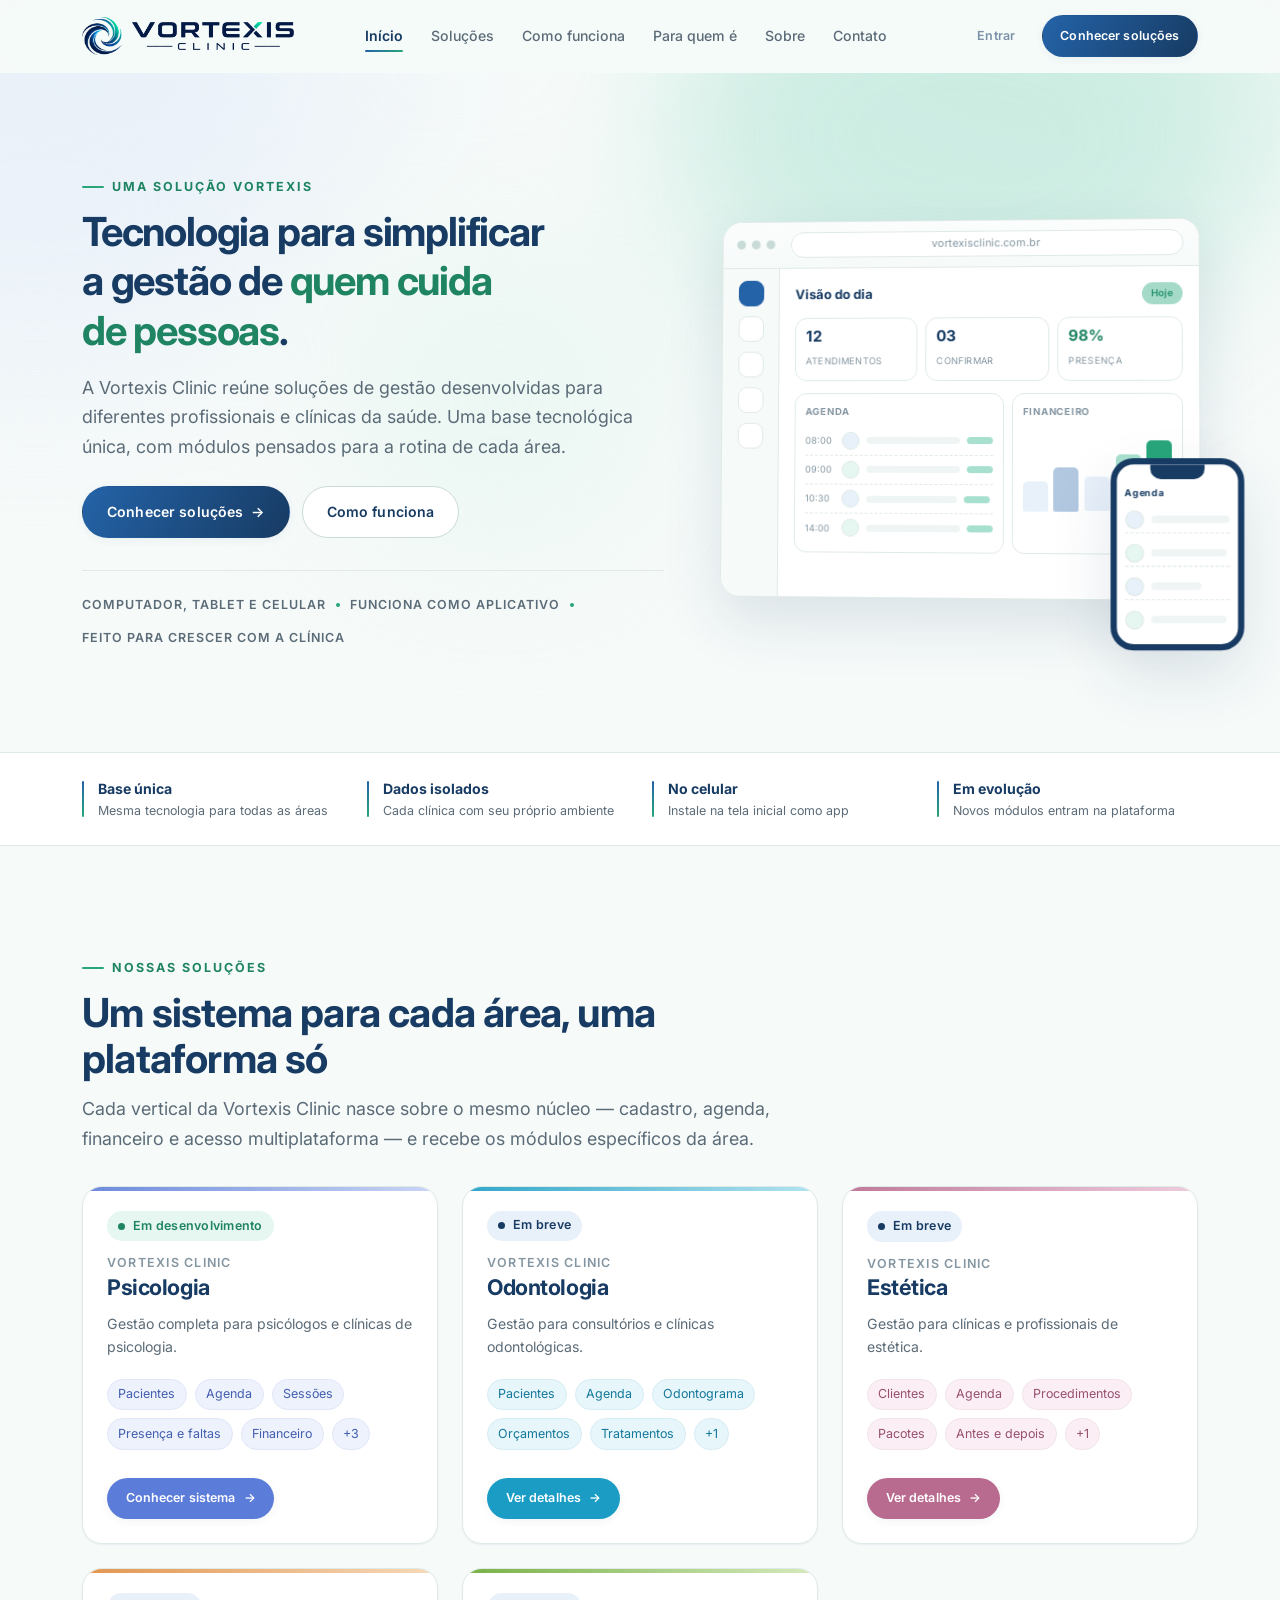
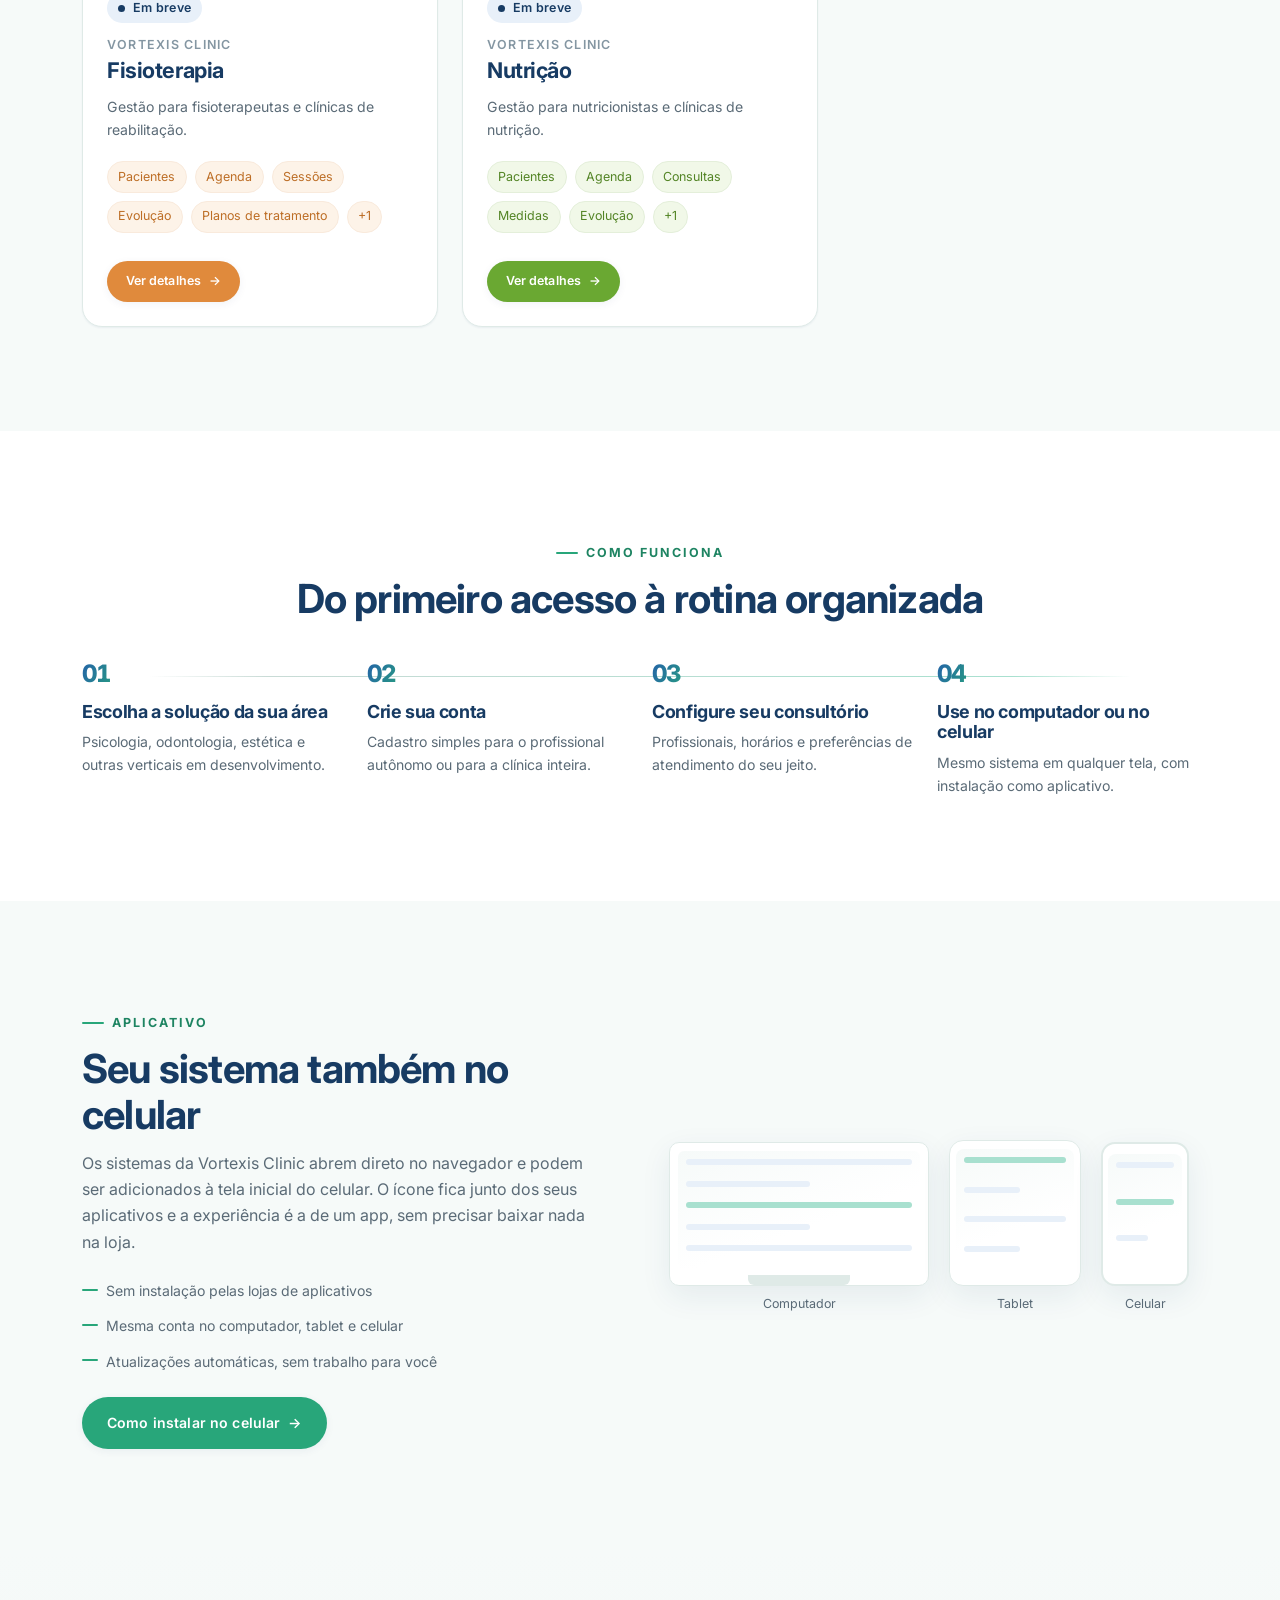
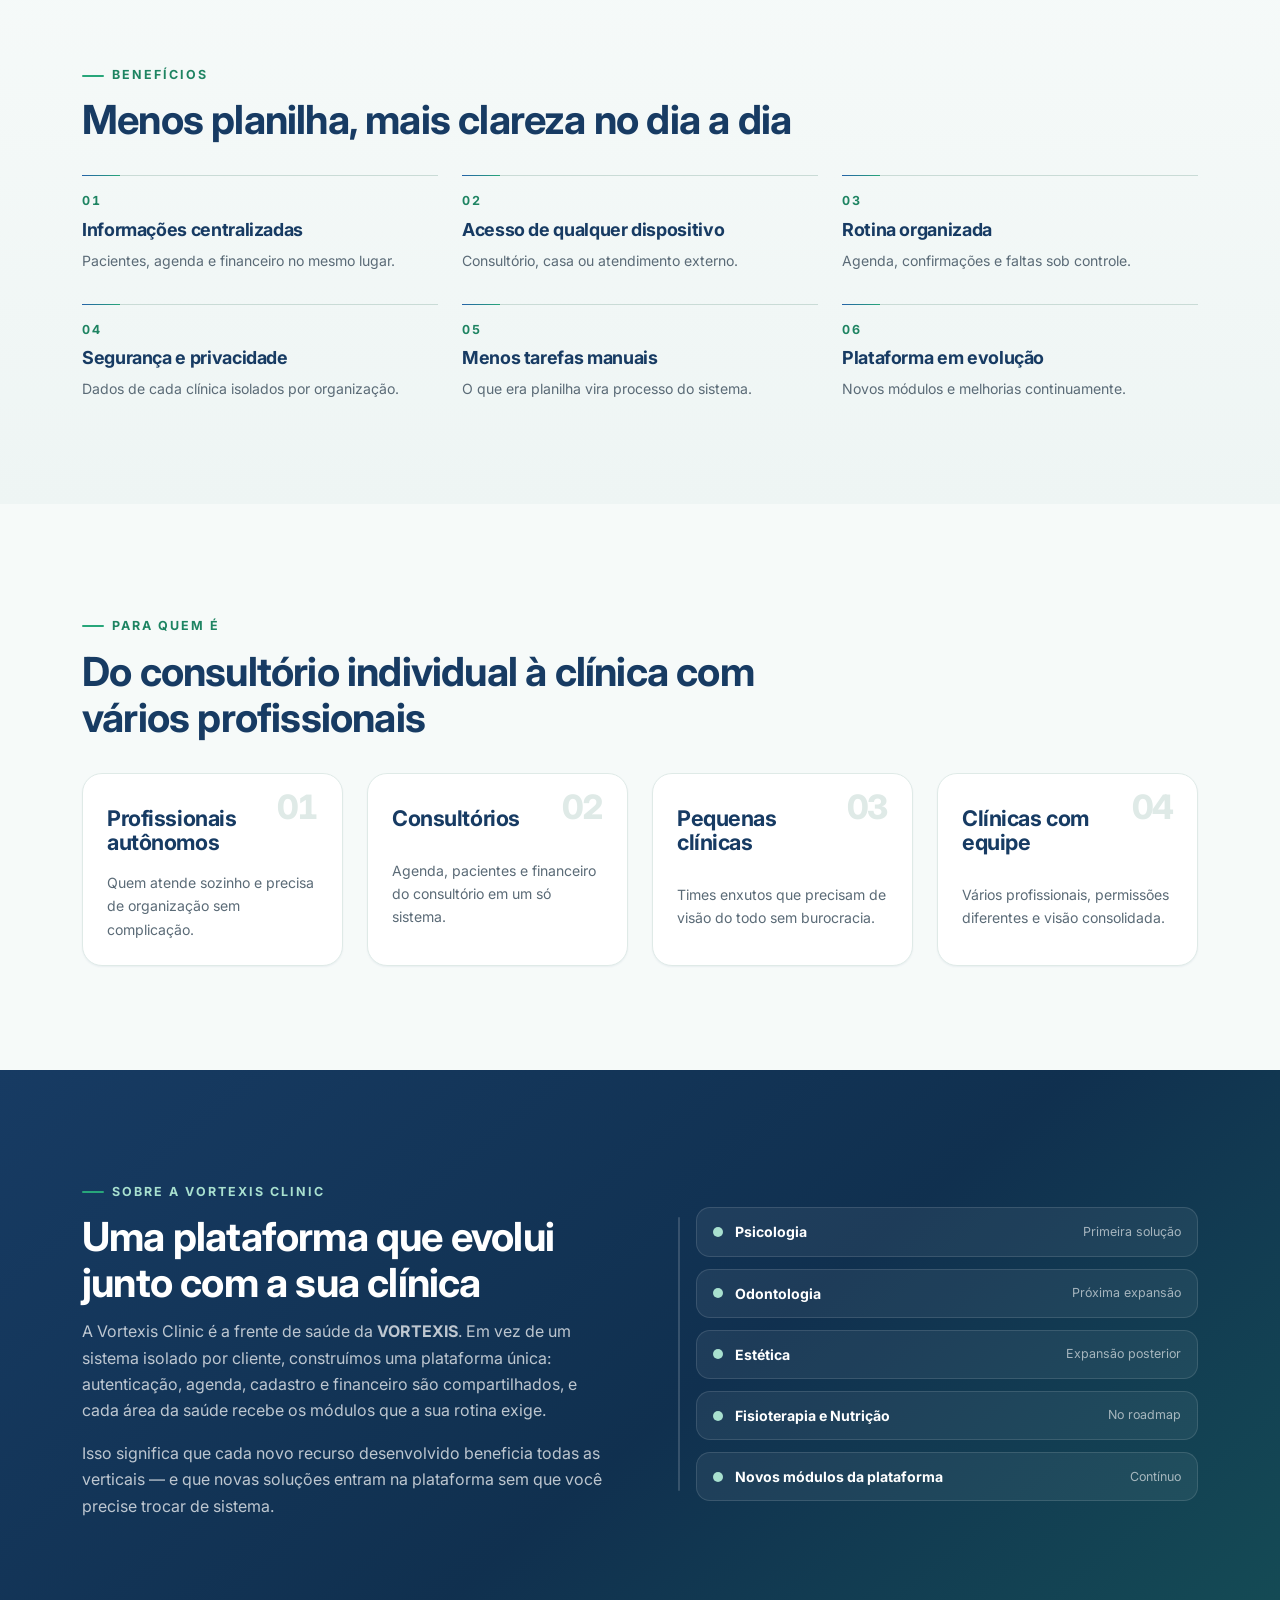
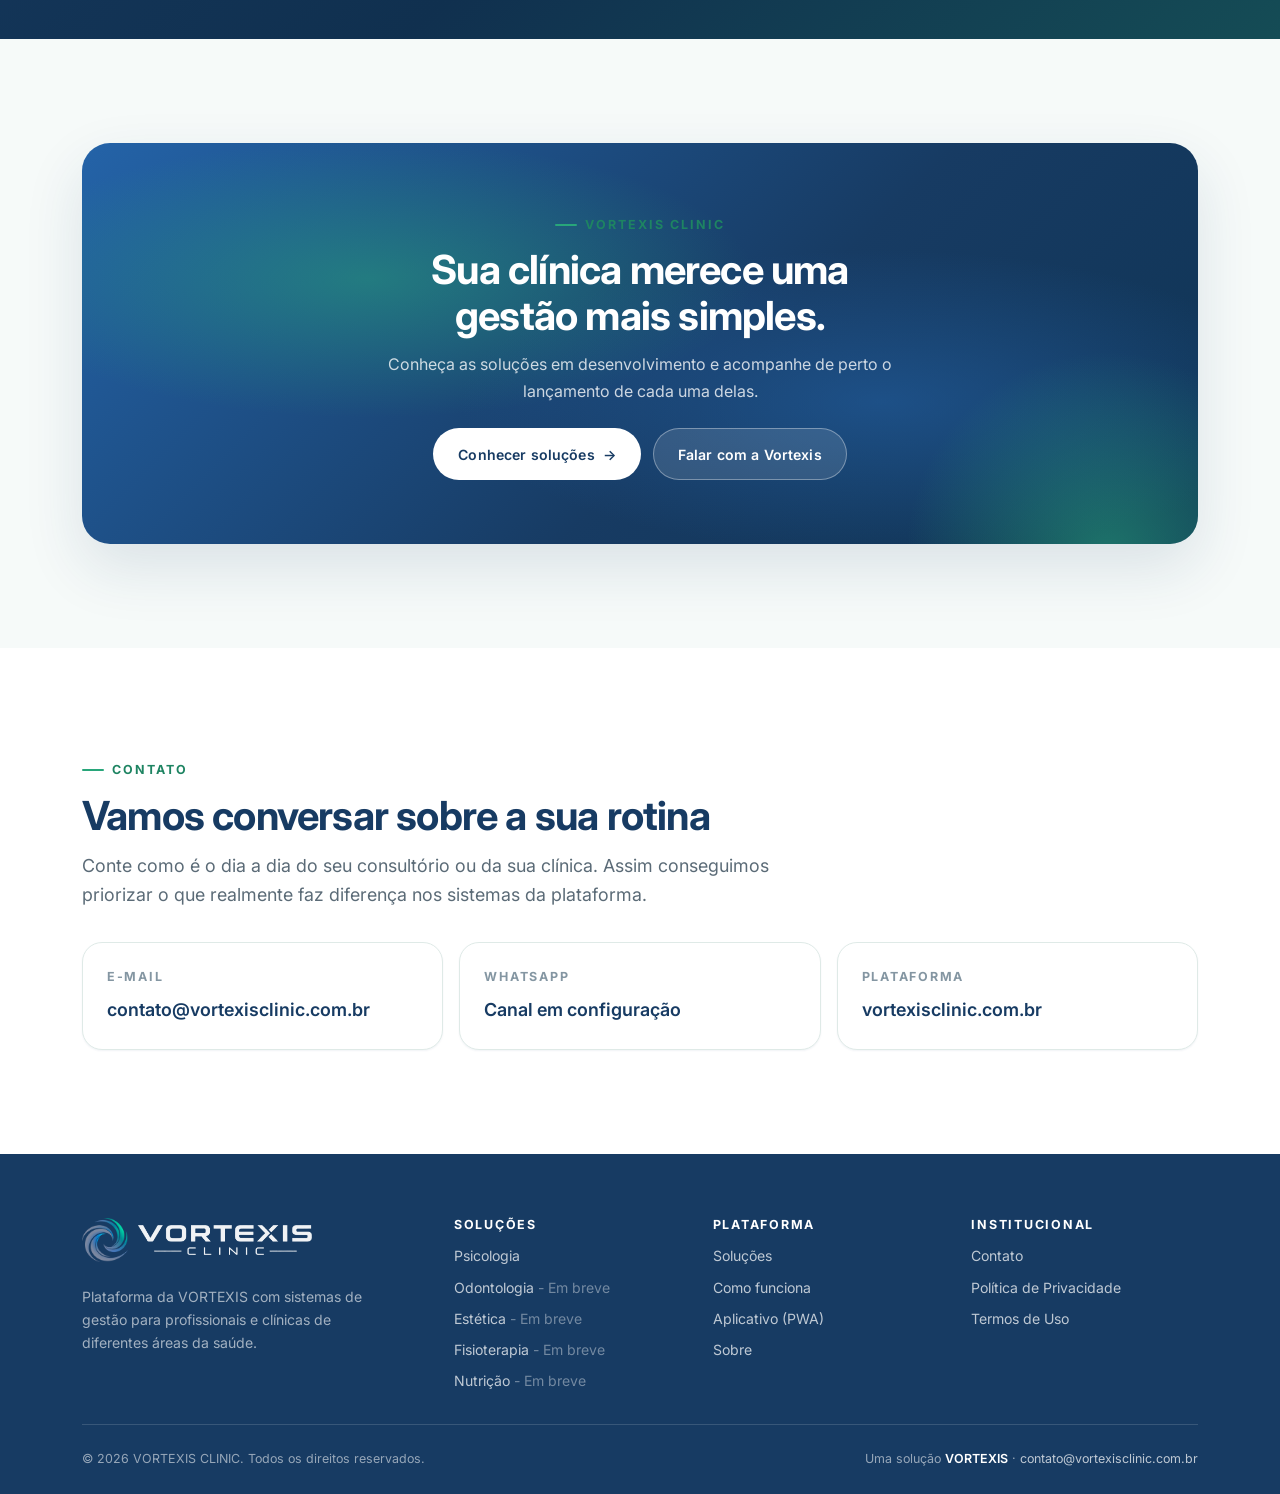
==== Sitevortexisclinic/index.html @ c37ad570 "Initial Vortexis Clinic source" ====
<!DOCTYPE html>
<html lang="pt-BR">
<head>
<meta charset="utf-8">
<meta name="viewport" content="width=device-width, initial-scale=1">
<title>Vortexis Clinic | Sistemas de gestão para clínicas e profissionais da saúde</title>
<meta name="description" content="A Vortexis Clinic reúne sistemas de gestão para psicólogos, dentistas, esteticistas, fisioterapeutas e nutricionistas. Tecnologia para simplificar a gestão de quem cuida de pessoas.">
<meta name="theme-color" content="#2463A8">
<link rel="canonical" href="https://vortexisclinic.com.br/">

<meta property="og:type" content="website">
<meta property="og:title" content="Vortexis Clinic | Gestão para quem cuida de pessoas">
<meta property="og:description" content="Plataforma da VORTEXIS com sistemas de gestão para profissionais e clínicas de diferentes áreas da saúde.">
<meta property="og:url" content="https://vortexisclinic.com.br/">
<meta property="og:locale" content="pt_BR">
<meta property="og:image" content="https://vortexisclinic.com.br/assets/images/marca-completa.png">

<link rel="icon" type="image/png" sizes="64x64" href="assets/images/favicon.png">
<link rel="apple-touch-icon" href="assets/images/icone-192.png">

<link rel="preconnect" href="https://fonts.googleapis.com">
<link rel="preconnect" href="https://fonts.gstatic.com" crossorigin>
<link href="https://fonts.googleapis.com/css2?family=Inter:wght@400;500;600;700;800&display=swap" rel="stylesheet">

<link rel="stylesheet" href="assets/css/tokens.css">
<link rel="stylesheet" href="assets/css/base.css">
<link rel="stylesheet" href="assets/css/components.css">
<link rel="stylesheet" href="assets/css/layout.css">
<link rel="stylesheet" href="assets/css/sections.css">
<link rel="stylesheet" href="assets/css/motion.css">
</head>

<body data-page="home" data-base="" data-theme="clinic">

<a class="skip-link" href="#conteudo">Ir para o conteúdo</a>

<header class="site-header" data-component="header">
  <noscript>
    <div class="container" style="padding-block:1rem"><strong>VORTEXIS CLINIC</strong></div>
  </noscript>
</header>

<main id="conteudo">

  <!-- ======================= HERO ======================= -->
  <section class="hero" id="inicio">
    <div class="hero__aurora" aria-hidden="true"><i></i><i></i><i></i></div>

    <div class="container hero__inner">
      <div class="hero__content">
        <span class="eyebrow" data-intro data-anim="up">Uma solução VORTEXIS</span>

        <h1 class="hero__title">
          <span class="line-mask" data-intro data-anim="mask"><span>Tecnologia para simplificar</span></span>
          <span class="line-mask" data-intro data-anim="mask"><span>a gestão de <em>quem cuida</em></span></span>
          <span class="line-mask" data-intro data-anim="mask"><span><em>de pessoas</em>.</span></span>
        </h1>

        <p class="hero__text" data-intro data-anim="up">
          A Vortexis Clinic reúne soluções de gestão desenvolvidas para diferentes profissionais e
          clínicas da saúde. Uma base tecnológica única, com módulos pensados para a rotina de cada área.
        </p>

        <div class="hero__actions" data-intro data-anim="up">
          <a class="btn btn--primary btn--arrow" href="#solucoes">Conhecer soluções</a>
          <a class="btn btn--outline" href="#como-funciona">Como funciona</a>
        </div>

        <ul class="hero__meta" data-intro data-anim="up">
          <li>Computador, tablet e celular</li>
          <li>Funciona como aplicativo</li>
          <li>Feito para crescer com a clínica</li>
        </ul>
      </div>

      <!-- Mockup ilustrativo em CSS puro (sem imagens) -->
      <div class="hero__visual mockup mockup--float" data-intro data-anim="scale" aria-hidden="true">
        <div class="app-window">
          <div class="app-window__bar">
            <span class="app-window__dots"><i></i><i></i><i></i></span>
            <span class="app-window__url" data-site="domain">app.vortexisclinic.com.br</span>
          </div>
          <div class="app-window__body">
            <aside class="app-side"><i></i><i></i><i></i><i></i><i></i></aside>
            <div class="app-main">
              <div class="app-main__head">
                <span class="app-title">Visão do dia</span>
                <span class="app-chip">Hoje</span>
              </div>
              <div class="app-stats">
                <div class="app-stat"><b data-count="12" data-pad="true">00</b><span>ATENDIMENTOS</span></div>
                <div class="app-stat"><b data-count="3" data-pad="true">00</b><span>CONFIRMAR</span></div>
                <div class="app-stat app-stat--green"><b data-count="98" data-suffix="%">0%</b><span>PRESENÇA</span></div>
              </div>
              <div class="app-panels">
                <div class="app-panel">
                  <p class="app-panel__title">Agenda</p>
                  <div class="app-row"><span class="app-row__time">08:00</span><span class="app-row__avatar"></span><span class="app-row__bar app-row__bar--wide"></span><span class="app-row__tag"></span></div>
                  <div class="app-row"><span class="app-row__time">09:00</span><span class="app-row__avatar app-row__avatar--g"></span><span class="app-row__bar app-row__bar--mid"></span><span class="app-row__tag"></span></div>
                  <div class="app-row"><span class="app-row__time">10:30</span><span class="app-row__avatar"></span><span class="app-row__bar app-row__bar--short"></span><span class="app-row__tag"></span></div>
                  <div class="app-row"><span class="app-row__time">14:00</span><span class="app-row__avatar app-row__avatar--g"></span><span class="app-row__bar app-row__bar--mid"></span><span class="app-row__tag"></span></div>
                </div>
                <div class="app-panel">
                  <p class="app-panel__title">Financeiro</p>
                  <div class="app-chart"><i style="height:38%"></i><i style="height:56%"></i><i style="height:44%"></i><i style="height:72%"></i><i style="height:90%"></i></div>
                </div>
              </div>
            </div>
          </div>
        </div>

        <div class="phone-float">
          <div class="phone-float__notch"></div>
          <div class="phone-float__body">
            <span class="phone-float__title">Agenda</span>
            <div class="app-row"><span class="app-row__avatar"></span><span class="app-row__bar app-row__bar--wide"></span></div>
            <div class="app-row"><span class="app-row__avatar app-row__avatar--g"></span><span class="app-row__bar app-row__bar--mid"></span></div>
            <div class="app-row"><span class="app-row__avatar"></span><span class="app-row__bar app-row__bar--short"></span></div>
            <div class="app-row"><span class="app-row__avatar app-row__avatar--g"></span><span class="app-row__bar app-row__bar--mid"></span></div>
          </div>
        </div>
      </div>
    </div>
  </section>

  <!-- ======================= FAIXA DE CONFIANÇA ======================= -->
  <section class="trust-strip">
    <div class="container trust-strip__grid">
      <div class="trust-item rule-item" data-anim="up">
        <b>Base única</b>
        <span>Mesma tecnologia para todas as áreas</span>
      </div>
      <div class="trust-item rule-item" data-anim="up">
        <b>Dados isolados</b>
        <span>Cada clínica com seu próprio ambiente</span>
      </div>
      <div class="trust-item rule-item" data-anim="up">
        <b>No celular</b>
        <span>Instale na tela inicial como app</span>
      </div>
      <div class="trust-item rule-item" data-anim="up">
        <b>Em evolução</b>
        <span>Novos módulos entram na plataforma</span>
      </div>
    </div>
  </section>

  <!-- ======================= SOLUÇÕES ======================= -->
  <section class="section" id="solucoes">
    <div class="container">
      <div class="section__head">
        <span class="eyebrow" data-anim="up">Nossas soluções</span>
        <h2 data-anim="up">Um sistema para cada área, uma plataforma só</h2>
        <p class="section__lead" data-anim="up">
          Cada vertical da Vortexis Clinic nasce sobre o mesmo núcleo — cadastro, agenda, financeiro e
          acesso multiplataforma — e recebe os módulos específicos da área.
        </p>
      </div>

      <!-- Renderizado a partir de assets/js/data/products.js -->
      <div class="grid grid--3" data-component="product-grid"></div>

      <noscript>
        <ul class="grid grid--3">
          <li><a href="psicologia/index.html">Vortexis Clinic — Psicologia</a></li>
          <li><a href="odontologia/index.html">Vortexis Clinic — Odontologia</a></li>
          <li><a href="estetica/index.html">Vortexis Clinic — Estética</a></li>
          <li><a href="fisioterapia/index.html">Vortexis Clinic — Fisioterapia</a></li>
          <li><a href="nutricao/index.html">Vortexis Clinic — Nutrição</a></li>
        </ul>
      </noscript>
    </div>
  </section>

  <!-- ======================= COMO FUNCIONA ======================= -->
  <section class="section section--alt steps" id="como-funciona">
    <div class="container">
      <div class="section__head section__head--center">
        <span class="eyebrow" data-anim="up">Como funciona</span>
        <h2 data-anim="up">Do primeiro acesso à rotina organizada</h2>
      </div>
      <ol class="grid grid--4">
        <li class="step" data-anim="up">
          <span class="step__num">01</span>
          <h3 class="step__title">Escolha a solução da sua área</h3>
          <p class="step__text">Psicologia, odontologia, estética e outras verticais em desenvolvimento.</p>
        </li>
        <li class="step" data-anim="up">
          <span class="step__num">02</span>
          <h3 class="step__title">Crie sua conta</h3>
          <p class="step__text">Cadastro simples para o profissional autônomo ou para a clínica inteira.</p>
        </li>
        <li class="step" data-anim="up">
          <span class="step__num">03</span>
          <h3 class="step__title">Configure seu consultório</h3>
          <p class="step__text">Profissionais, horários e preferências de atendimento do seu jeito.</p>
        </li>
        <li class="step" data-anim="up">
          <span class="step__num">04</span>
          <h3 class="step__title">Use no computador ou no celular</h3>
          <p class="step__text">Mesmo sistema em qualquer tela, com instalação como aplicativo.</p>
        </li>
      </ol>
    </div>
  </section>

  <!-- ======================= APLICATIVO / PWA ======================= -->
  <section class="section pwa" id="aplicativo">
    <div class="container pwa__inner">
      <div>
        <span class="eyebrow" data-anim="up">Aplicativo</span>
        <h2 data-anim="up">Seu sistema também no celular</h2>
        <p data-anim="up">
          Os sistemas da Vortexis Clinic abrem direto no navegador e podem ser adicionados à tela
          inicial do celular. O ícone fica junto dos seus aplicativos e a experiência é a de um app,
          sem precisar baixar nada na loja.
        </p>
        <ul class="mark-list">
          <li data-anim="up">Sem instalação pelas lojas de aplicativos</li>
          <li data-anim="up">Mesma conta no computador, tablet e celular</li>
          <li data-anim="up">Atualizações automáticas, sem trabalho para você</li>
        </ul>
        <div class="hero__actions" data-anim="up">
          <button class="btn btn--accent btn--arrow" type="button" data-open="pwa">Como instalar no celular</button>
        </div>
      </div>

      <div class="devices" aria-hidden="true">
        <div class="device-group">
          <div class="device device--desktop">
            <div class="device__screen">
              <span class="device__bar"></span>
              <span class="device__bar device__bar--sm"></span>
              <span class="device__bar device__bar--g"></span>
              <span class="device__bar device__bar--sm"></span>
              <span class="device__bar"></span>
            </div>
          </div>
          <span class="device__label">Computador</span>
        </div>
        <div class="device-group">
          <div class="device device--tablet">
            <div class="device__screen">
              <span class="device__bar device__bar--g"></span>
              <span class="device__bar device__bar--sm"></span>
              <span class="device__bar"></span>
              <span class="device__bar device__bar--sm"></span>
            </div>
          </div>
          <span class="device__label">Tablet</span>
        </div>
        <div class="device-group">
          <div class="device device--phone">
            <div class="device__screen">
              <span class="device__bar"></span>
              <span class="device__bar device__bar--g"></span>
              <span class="device__bar device__bar--sm"></span>
            </div>
          </div>
          <span class="device__label">Celular</span>
        </div>
      </div>
    </div>
  </section>

  <!-- ======================= BENEFÍCIOS ======================= -->
  <section class="section section--tint" id="beneficios">
    <div class="container">
      <div class="section__head">
        <span class="eyebrow" data-anim="up">Benefícios</span>
        <h2 data-anim="up">Menos planilha, mais clareza no dia a dia</h2>
      </div>
      <div class="grid grid--3 benefits">
        <article class="benefit" data-anim="up">
          <span class="num">01</span>
          <h3>Informações centralizadas</h3>
          <p>Pacientes, agenda e financeiro no mesmo lugar.</p>
        </article>
        <article class="benefit" data-anim="up">
          <span class="num">02</span>
          <h3>Acesso de qualquer dispositivo</h3>
          <p>Consultório, casa ou atendimento externo.</p>
        </article>
        <article class="benefit" data-anim="up">
          <span class="num">03</span>
          <h3>Rotina organizada</h3>
          <p>Agenda, confirmações e faltas sob controle.</p>
        </article>
        <article class="benefit" data-anim="up">
          <span class="num">04</span>
          <h3>Segurança e privacidade</h3>
          <p>Dados de cada clínica isolados por organização.</p>
        </article>
        <article class="benefit" data-anim="up">
          <span class="num">05</span>
          <h3>Menos tarefas manuais</h3>
          <p>O que era planilha vira processo do sistema.</p>
        </article>
        <article class="benefit" data-anim="up">
          <span class="num">06</span>
          <h3>Plataforma em evolução</h3>
          <p>Novos módulos e melhorias continuamente.</p>
        </article>
      </div>
    </div>
  </section>

  <!-- ======================= PARA QUEM É ======================= -->
  <section class="section" id="para-quem">
    <div class="container">
      <div class="section__head">
        <span class="eyebrow" data-anim="up">Para quem é</span>
        <h2 data-anim="up">Do consultório individual à clínica com vários profissionais</h2>
      </div>
      <div class="grid grid--4">
        <article class="card card--hover audience-card" data-anim="up">
          <span class="audience-card__index">01</span>
          <h3 class="card__title">Profissionais autônomos</h3>
          <p class="card__text">Quem atende sozinho e precisa de organização sem complicação.</p>
        </article>
        <article class="card card--hover audience-card" data-anim="up">
          <span class="audience-card__index">02</span>
          <h3 class="card__title">Consultórios</h3>
          <p class="card__text">Agenda, pacientes e financeiro do consultório em um só sistema.</p>
        </article>
        <article class="card card--hover audience-card" data-anim="up">
          <span class="audience-card__index">03</span>
          <h3 class="card__title">Pequenas clínicas</h3>
          <p class="card__text">Times enxutos que precisam de visão do todo sem burocracia.</p>
        </article>
        <article class="card card--hover audience-card" data-anim="up">
          <span class="audience-card__index">04</span>
          <h3 class="card__title">Clínicas com equipe</h3>
          <p class="card__text">Vários profissionais, permissões diferentes e visão consolidada.</p>
        </article>
      </div>
    </div>
  </section>

  <!-- ======================= SOBRE / EXPANSÃO ======================= -->
  <section class="section expansion" id="sobre">
    <div class="container expansion__inner">
      <div>
        <span class="eyebrow" data-anim="up">Sobre a Vortexis Clinic</span>
        <h2 data-anim="up">Uma plataforma que evolui junto com a sua clínica</h2>
        <p data-anim="up">
          A Vortexis Clinic é a frente de saúde da <strong>VORTEXIS</strong>. Em vez de um sistema
          isolado por cliente, construímos uma plataforma única: autenticação, agenda, cadastro e
          financeiro são compartilhados, e cada área da saúde recebe os módulos que a sua rotina exige.
        </p>
        <p data-anim="up">
          Isso significa que cada novo recurso desenvolvido beneficia todas as verticais — e que novas
          soluções entram na plataforma sem que você precise trocar de sistema.
        </p>
      </div>
      <ul class="roadmap" data-component="roadmap"></ul>
    </div>
  </section>

  <!-- ======================= CTA FINAL ======================= -->
  <section class="cta-final">
    <div class="container">
      <div class="cta-card" data-anim="scale">
        <span class="eyebrow">Vortexis Clinic</span>
        <h2>Sua clínica merece uma gestão mais simples.</h2>
        <p>Conheça as soluções em desenvolvimento e acompanhe de perto o lançamento de cada uma delas.</p>
        <div class="cta-card__actions">
          <a class="btn btn--light btn--arrow" href="#solucoes">Conhecer soluções</a>
          <a class="btn btn--on-dark" href="#contato">Falar com a Vortexis</a>
        </div>
      </div>
    </div>
  </section>

  <!-- ======================= CONTATO ======================= -->
  <section class="section section--alt" id="contato">
    <div class="container">
      <div class="section__head">
        <span class="eyebrow" data-anim="up">Contato</span>
        <h2 data-anim="up">Vamos conversar sobre a sua rotina</h2>
        <p class="section__lead" data-anim="up">
          Conte como é o dia a dia do seu consultório ou da sua clínica. Assim conseguimos priorizar o
          que realmente faz diferença nos sistemas da plataforma.
        </p>
      </div>
      <div class="contact-grid">
        <div class="card card--hover contact-card" data-anim="up" data-contact-card>
          <span class="contact-card__label">E-mail</span>
          <a data-contact="email" href="#">contato@vortexisclinic.com.br</a>
        </div>
        <div class="card card--hover contact-card" data-anim="up" data-contact-card>
          <span class="contact-card__label">WhatsApp</span>
          <a data-contact="whatsapp" href="#">Canal em configuração</a>
        </div>
        <div class="card card--hover contact-card" data-anim="up">
          <span class="contact-card__label">Plataforma</span>
          <span data-site="domain">vortexisclinic.com.br</span>
        </div>
      </div>
    </div>
  </section>

</main>

<footer class="site-footer" data-component="footer"></footer>

<script src="assets/js/config/site.config.js"></script>
<script src="assets/js/data/products.js"></script>
<script src="assets/js/data/content.js"></script>
<script src="assets/js/components/icons.js"></script>
<script src="assets/js/components/logo.js"></script>
<script src="assets/js/components/header.js"></script>
<script src="assets/js/components/footer.js"></script>
<script src="assets/js/components/product-card.js"></script>
<script src="assets/js/components/pwa-modal.js"></script>
<script src="assets/js/components/motion.js"></script>
<script src="assets/js/pages/home.js"></script>
<script src="assets/js/main.js"></script>
</body>
</html>
---- Sitevortexisclinic/assets/css/tokens.css ----
/* =============================================================
   VORTEXIS CLINIC — Design Tokens
   Fonte da verdade de cores, tipografia, espacamento e sombras.
   Nenhum componente deve usar cor "crua" (#hex) fora deste arquivo.
   ============================================================= */

:root {
  /* ---- Marca: paleta Vortexis Health ---- */
  --vc-blue: #2463a8;
  --vc-blue-dark: #173b63;
  --vc-blue-600: #1f5691;
  --vc-blue-soft: #e8f0f9;
  --vc-green: #28a67a;
  --vc-green-dark: #1e8462;
  --vc-green-light: #a8e0cf;
  --vc-green-soft: #e6f6f0;

  /* ---- Superficies e texto ---- */
  --vc-bg: #f6faf9;
  --vc-bg-alt: #eef5f4;
  --vc-surface: #ffffff;
  --vc-text: #1c2b33;
  --vc-text-muted: #5b6b77;
  --vc-text-soft: #8496a2;
  --vc-border: #dfeae7;
  --vc-border-strong: #c9dbd6;

  /* ---- Estados ---- */
  --vc-success: #4caf78;
  --vc-warning: #e9b949;
  --vc-danger: #d96c6c;

  /* ---- Tema ativo (sobrescrito por produto via [data-theme]) ----
     Use SEMPRE --accent* nos componentes. Assim um produto novo
     so precisa declarar seu bloco de tema abaixo.                */
  --accent: var(--vc-green);
  --accent-dark: var(--vc-green-dark);
  --accent-light: var(--vc-green-light);
  --accent-soft: var(--vc-green-soft);
  --accent-contrast: #ffffff;

  /* ---- Tipografia ---- */
  --font-sans: "Inter", "Segoe UI", system-ui, -apple-system, "Helvetica Neue", Arial, sans-serif;
  --fs-xs: 0.78rem;
  --fs-sm: 0.88rem;
  --fs-base: 1rem;
  --fs-md: clamp(1.02rem, 0.98rem + 0.2vw, 1.12rem);
  --fs-lg: clamp(1.15rem, 1.05rem + 0.5vw, 1.35rem);
  --fs-xl: clamp(1.4rem, 1.2rem + 1vw, 1.85rem);
  --fs-2xl: clamp(1.75rem, 1.4rem + 1.6vw, 2.5rem);
  --fs-3xl: clamp(2.1rem, 1.5rem + 2.8vw, 3.4rem);
  --lh-tight: 1.15;
  --lh-snug: 1.35;
  --lh-base: 1.65;

  /* ---- Espacamento ---- */
  --sp-1: 0.25rem;
  --sp-2: 0.5rem;
  --sp-3: 0.75rem;
  --sp-4: 1rem;
  --sp-5: 1.5rem;
  --sp-6: 2rem;
  --sp-7: 3rem;
  --sp-8: 4rem;
  --section-y: clamp(3.5rem, 2rem + 6vw, 6.5rem);
  --container: 1180px;
  --container-narrow: 860px;
  --gutter: clamp(1rem, 0.5rem + 2.5vw, 2rem);

  /* ---- Raios e sombras ---- */
  --r-sm: 8px;
  --r-md: 14px;
  --r-lg: 20px;
  --r-xl: 28px;
  --r-pill: 999px;
  --sh-xs: 0 1px 2px rgba(23, 59, 99, 0.06);
  --sh-sm: 0 2px 8px rgba(23, 59, 99, 0.06);
  --sh-md: 0 10px 30px rgba(23, 59, 99, 0.08);
  --sh-lg: 0 24px 60px rgba(23, 59, 99, 0.12);

  /* ---- Movimento ---- */
  --ease: cubic-bezier(0.22, 0.61, 0.36, 1);
  --ease-out: cubic-bezier(0.16, 1, 0.3, 1);
  --ease-io: cubic-bezier(0.65, 0, 0.35, 1);
  --t-fast: 140ms var(--ease);
  --t-base: 240ms var(--ease);

  --z-header: 100;
  --z-modal: 200;
}

/* =============================================================
   TEMAS POR PRODUTO
   A identidade Vortexis Clinic (azul + verde) permanece.
   Cada vertical so troca o "accent" da pagina/card.
   Para um produto novo: adicione um bloco aqui e o campo
   "theme" em assets/js/data/products.js.
   ============================================================= */

[data-theme="clinic"] {
  --accent: var(--vc-green);
  --accent-dark: var(--vc-green-dark);
  --accent-light: var(--vc-green-light);
  --accent-soft: var(--vc-green-soft);
}

[data-theme="psicologia"] {
  --accent: #5b7cd8;
  --accent-dark: #425eae;
  --accent-light: #c5d1f4;
  --accent-soft: #eef2fd;
}

[data-theme="odontologia"] {
  --accent: #1a9cc4;
  --accent-dark: #14789a;
  --accent-light: #a9e0ee;
  --accent-soft: #e7f6fa;
}

[data-theme="estetica"] {
  --accent: #b96a8f;
  --accent-dark: #97506f;
  --accent-light: #ecc7d9;
  --accent-soft: #fbeef4;
}

[data-theme="fisioterapia"] {
  --accent: #e08a3c;
  --accent-dark: #bd6e26;
  --accent-light: #f6d5b1;
  --accent-soft: #fdf3e8;
}

[data-theme="nutricao"] {
  --accent: #6aa832;
  --accent-dark: #538425;
  --accent-light: #d1e8b5;
  --accent-soft: #f1f8e8;
}
---- Sitevortexisclinic/assets/css/base.css ----
/* =============================================================
   Reset leve + fundacoes tipograficas + utilitarios de layout
   ============================================================= */

*,
*::before,
*::after { box-sizing: border-box; }

html { -webkit-text-size-adjust: 100%; scroll-behavior: smooth; }

body {
  margin: 0;
  font-family: var(--font-sans);
  font-size: var(--fs-base);
  line-height: var(--lh-base);
  color: var(--vc-text);
  background: var(--vc-bg);
  -webkit-font-smoothing: antialiased;
  overflow-x: hidden;
}

img, svg, video { max-width: 100%; display: block; }

a { color: inherit; text-decoration: none; }

h1, h2, h3, h4 {
  margin: 0 0 var(--sp-3);
  line-height: var(--lh-tight);
  letter-spacing: -0.02em;
  font-weight: 700;
  color: var(--vc-blue-dark);
}

h1 { font-size: var(--fs-3xl); }
h2 { font-size: var(--fs-2xl); }
h3 { font-size: var(--fs-lg); }
h4 { font-size: var(--fs-md); }

p { margin: 0 0 var(--sp-4); color: var(--vc-text-muted); }

ul, ol { margin: 0; padding: 0; list-style: none; }

button { font: inherit; cursor: pointer; border: 0; background: none; color: inherit; }

:focus-visible {
  outline: 3px solid color-mix(in srgb, var(--accent) 55%, white);
  outline-offset: 2px;
  border-radius: 6px;
}

/* ---- Layout ---- */
.container {
  width: 100%;
  max-width: var(--container);
  margin-inline: auto;
  padding-inline: var(--gutter);
}

.container--narrow { max-width: var(--container-narrow); }

.section { padding-block: var(--section-y); position: relative; }
.section--alt { background: var(--vc-surface); }
.section--tint {
  background: linear-gradient(180deg, var(--vc-bg) 0%, var(--vc-bg-alt) 100%);
}

.section__head { max-width: 720px; margin-bottom: var(--sp-6); }
.section__head--center { margin-inline: auto; text-align: center; }
.section__lead { font-size: var(--fs-md); margin-bottom: 0; }

.grid { display: grid; gap: var(--sp-5); }
.grid--2 { grid-template-columns: repeat(auto-fit, minmax(280px, 1fr)); }
.grid--3 { grid-template-columns: repeat(auto-fit, minmax(270px, 1fr)); }
.grid--4 { grid-template-columns: repeat(auto-fit, minmax(220px, 1fr)); }

.stack > * + * { margin-top: var(--sp-4); }

/* Impede que conteudo largo (mockups, tabelas) estique o layout */
.grid > *, .hero__inner > *, .pwa__inner > *, .expansion__inner > * { min-width: 0; }

/* ---- Utilitarios ---- */
.text-center { text-align: center; }
.muted { color: var(--vc-text-muted); }
.nowrap { white-space: nowrap; }

.sr-only {
  position: absolute; width: 1px; height: 1px;
  padding: 0; margin: -1px; overflow: hidden;
  clip: rect(0 0 0 0); white-space: nowrap; border: 0;
}

.skip-link {
  position: absolute; left: 50%; top: -60px; transform: translateX(-50%);
  background: var(--vc-blue-dark); color: #fff; padding: 0.6rem 1rem;
  border-radius: 0 0 var(--r-sm) var(--r-sm); z-index: 999;
  transition: top var(--t-fast);
}
.skip-link:focus { top: 0; }

@media (prefers-reduced-motion: reduce) {
  html { scroll-behavior: auto; }
  *, *::before, *::after {
    animation-duration: 0.001ms !important;
    transition-duration: 0.001ms !important;
  }
}
---- Sitevortexisclinic/assets/css/components.css ----
/* =============================================================
   Componentes reutilizaveis: botoes, badges, cards, logo, icones
   ============================================================= */

/* ---------- Botoes ---------- */
.btn {
  display: inline-flex;
  align-items: center;
  justify-content: center;
  gap: var(--sp-2);
  padding: 0.85rem 1.5rem;
  border-radius: var(--r-pill);
  font-size: var(--fs-sm);
  font-weight: 600;
  letter-spacing: 0.01em;
  transition: transform var(--t-fast), box-shadow var(--t-base), background var(--t-base), color var(--t-base);
  white-space: nowrap;
  border: 1px solid transparent;
}
.btn:hover { transform: translateY(-1px); }
.btn:active { transform: translateY(0); }

.btn--primary {
  background: linear-gradient(120deg, var(--vc-blue) 0%, var(--vc-blue-dark) 100%);
  color: #fff;
  box-shadow: var(--sh-sm);
}
.btn--primary:hover { box-shadow: var(--sh-md); }

.btn--accent {
  background: var(--accent);
  color: var(--accent-contrast);
  box-shadow: var(--sh-sm);
}
.btn--accent:hover { background: var(--accent-dark); box-shadow: var(--sh-md); }

.btn--outline {
  background: var(--vc-surface);
  color: var(--vc-blue-dark);
  border-color: var(--vc-border-strong);
}
.btn--outline:hover { border-color: var(--vc-blue); color: var(--vc-blue); }

.btn--ghost { background: transparent; color: var(--vc-blue-dark); padding-inline: 0.9rem; }
.btn--ghost:hover { color: var(--vc-blue); }

.btn--light { background: #fff; color: var(--vc-blue-dark); }
.btn--on-dark { background: rgba(255, 255, 255, 0.12); color: #fff; border-color: rgba(255, 255, 255, 0.35); }
.btn--on-dark:hover { background: rgba(255, 255, 255, 0.2); }

.btn--sm { padding: 0.6rem 1.1rem; font-size: var(--fs-xs); }
.btn--block { width: 100%; }
.btn[aria-disabled="true"] { opacity: 0.55; cursor: not-allowed; transform: none; }

.btn__icon { width: 16px; height: 16px; flex: none; }

/* ---------- Badges / pills ---------- */
.badge {
  display: inline-flex;
  white-space: nowrap;
  align-items: center;
  gap: var(--sp-2);
  padding: 0.3rem 0.7rem;
  border-radius: var(--r-pill);
  font-size: var(--fs-xs);
  font-weight: 600;
  letter-spacing: 0.02em;
}
.badge--available { background: var(--vc-green-soft); color: var(--vc-green-dark); }
.badge--soon { background: var(--vc-blue-soft); color: var(--vc-blue-dark); }
.badge--planned { background: #f1f4f6; color: var(--vc-text-muted); }
.badge__dot { width: 7px; height: 7px; border-radius: 50%; background: currentColor; }

.eyebrow {
  display: inline-flex;
  align-items: center;
  gap: var(--sp-2);
  font-size: var(--fs-xs);
  font-weight: 700;
  letter-spacing: 0.16em;
  text-transform: uppercase;
  color: var(--vc-green-dark);
  margin-bottom: var(--sp-3);
}
.eyebrow::before {
  content: "";
  width: 22px;
  height: 2px;
  background: var(--accent);
  border-radius: 2px;
}

/* ---------- Cards ---------- */
.card {
  background: var(--vc-surface);
  border: 1px solid var(--vc-border);
  border-radius: var(--r-lg);
  padding: var(--sp-5);
  box-shadow: var(--sh-xs);
  transition: transform var(--t-base), box-shadow var(--t-base), border-color var(--t-base);
}
.card--hover:hover { transform: translateY(-4px); box-shadow: var(--sh-md); border-color: var(--vc-border-strong); }
.card__title { margin-bottom: var(--sp-2); }
.card__text { font-size: var(--fs-sm); margin-bottom: 0; }

/* ---------- Card de produto (vertical) ---------- */
.product-card {
  display: flex;
  flex-direction: column;
  gap: var(--sp-3);
  position: relative;
  overflow: hidden;
}
.product-card::before {
  content: "";
  position: absolute;
  inset: 0 0 auto 0;
  height: 4px;
  background: linear-gradient(90deg, var(--accent) 0%, var(--accent-light) 100%);
  opacity: 0.9;
}
.product-card__head {
  display: flex;
  flex-direction: column-reverse;
  align-items: flex-start;
  gap: var(--sp-3);
}
.product-card__head > div { min-width: 0; }
.product-card__head .badge { flex: none; }
.product-card__name { font-size: var(--fs-lg); margin: 0; }
.product-card__brand {
  display: block;
  white-space: nowrap;
  font-size: var(--fs-xs);
  font-weight: 600;
  letter-spacing: 0.1em;
  text-transform: uppercase;
  color: var(--vc-text-soft);
  margin-bottom: 2px;
}
.product-card__text { font-size: var(--fs-sm); color: var(--vc-text-muted); margin: 0; }
.product-card__features { display: flex; flex-wrap: wrap; gap: var(--sp-2); margin-top: auto; padding-top: var(--sp-2); }
.feature-pill {
  font-size: var(--fs-xs);
  padding: 0.28rem 0.65rem;
  border-radius: var(--r-pill);
  background: var(--accent-soft);
  color: var(--accent-dark);
  border: 1px solid color-mix(in srgb, var(--accent) 18%, white);
}
.product-card__footer { margin-top: var(--sp-4); }
.product-card--soon { background: linear-gradient(180deg, #fff 0%, var(--vc-bg) 100%); }



/* ---------- Passos numerados ---------- */
.step { position: relative; padding-top: var(--sp-2); }
.step__num {
  display: inline-block;
  font-size: 1.5rem;
  font-weight: 800;
  letter-spacing: -0.03em;
  line-height: 1;
  font-variant-numeric: tabular-nums;
  background: linear-gradient(120deg, var(--vc-blue) 0%, var(--vc-green) 100%);
  -webkit-background-clip: text;
  background-clip: text;
  color: transparent;
  margin-bottom: var(--sp-4);
  padding-right: var(--sp-3);
}
.section--alt .step__num { background-color: var(--vc-surface); }
.step__title { margin-bottom: var(--sp-2); font-size: var(--fs-md); }
.step__text { font-size: var(--fs-sm); margin: 0; }

/* ---------- Logo ---------- */
.logo { display: inline-flex; align-items: center; gap: 0.6rem; line-height: 0; }
.logo__mark { width: 40px; height: auto; flex: none; }
.logo__wordmark { height: 28px; width: auto; flex: none; }
.logo--on-dark .logo__wordmark { opacity: 0.95; }

@media (max-width: 420px) {
  .logo { gap: 0.45rem; }
  .logo__mark { width: 34px; }
  .logo__wordmark { height: 22px; }
}

.site-footer .logo__mark { width: 46px; }
.site-footer .logo__wordmark { height: 30px; }

/* ---------- Divisores decorativos ---------- */
.blob {
  position: absolute;
  border-radius: 50%;
  filter: blur(60px);
  opacity: 0.5;
  pointer-events: none;
  z-index: 0;
}
---- Sitevortexisclinic/assets/css/layout.css ----
/* =============================================================
   Header, navegacao mobile e footer
   ============================================================= */

/* ---------- Header ---------- */
.site-header {
  position: sticky;
  top: 0;
  z-index: var(--z-header);
  background: color-mix(in srgb, var(--vc-bg) 82%, transparent);
  backdrop-filter: saturate(160%) blur(12px);
  border-bottom: 1px solid transparent;
  transition: background var(--t-base), border-color var(--t-base), box-shadow var(--t-base);
}
.site-header.is-stuck {
  background: color-mix(in srgb, #fff 92%, transparent);
  border-bottom-color: var(--vc-border);
  box-shadow: var(--sh-xs);
}
.site-header__inner {
  display: flex;
  align-items: center;
  justify-content: space-between;
  gap: var(--sp-4);
  min-height: 72px;
}

.nav { display: flex; align-items: center; gap: var(--sp-1); }
.nav__link {
  padding: 0.5rem 0.75rem;
  border-radius: var(--r-sm);
  font-size: var(--fs-sm);
  font-weight: 500;
  color: var(--vc-text-muted);
  transition: color var(--t-fast), background var(--t-fast);
}
.nav__link:hover { color: var(--vc-blue-dark); background: var(--vc-blue-soft); }
.nav__link.is-active { color: var(--vc-blue-dark); font-weight: 600; }

.header__actions { display: flex; align-items: center; gap: var(--sp-2); }

.nav-toggle {
  display: none;
  width: 42px; height: 42px;
  border-radius: var(--r-sm);
  border: 1px solid var(--vc-border);
  background: var(--vc-surface);
  place-items: center;
}
.nav-toggle span {
  position: relative;
  display: block;
  width: 18px; height: 2px;
  border-radius: 2px;
  background: var(--vc-blue-dark);
  transition: background var(--t-fast);
}
.nav-toggle span::before,
.nav-toggle span::after {
  content: "";
  position: absolute; left: 0;
  width: 18px; height: 2px;
  border-radius: 2px;
  background: var(--vc-blue-dark);
  transition: transform var(--t-base), top var(--t-base);
}
.nav-toggle span::before { top: -6px; }
.nav-toggle span::after { top: 6px; }
.nav-toggle[aria-expanded="true"] span { background: transparent; }
.nav-toggle[aria-expanded="true"] span::before { top: 0; transform: rotate(45deg); }
.nav-toggle[aria-expanded="true"] span::after { top: 0; transform: rotate(-45deg); }

@media (max-width: 960px) {
  .nav-toggle { display: grid; }
  .header__desktop { display: none; }

  .mobile-nav {
    position: fixed;
    inset: 72px 0 auto 0;
    background: var(--vc-surface);
    border-bottom: 1px solid var(--vc-border);
    box-shadow: var(--sh-md);
    padding: var(--sp-4) var(--gutter) var(--sp-6);
    display: grid;
    gap: var(--sp-2);
    transform: translateY(-12px);
    opacity: 0;
    visibility: hidden;
    transition: opacity var(--t-base), transform var(--t-base), visibility var(--t-base);
    max-height: calc(100dvh - 72px);
    overflow-y: auto;
  }
  .mobile-nav.is-open { opacity: 1; transform: none; visibility: visible; }
  .mobile-nav .nav__link { padding: 0.85rem 0.5rem; font-size: var(--fs-md); border-bottom: 1px solid var(--vc-border); border-radius: 0; }
  .mobile-nav__actions { display: grid; gap: var(--sp-3); margin-top: var(--sp-4); }
}

@media (min-width: 961px) {
  .mobile-nav { display: none; }
}

/* ---------- Footer ---------- */
.site-footer {
  background: var(--vc-blue-dark);
  color: rgba(255, 255, 255, 0.72);
  padding-block: var(--sp-8) var(--sp-5);
  font-size: var(--fs-sm);
}
.site-footer a { color: rgba(255, 255, 255, 0.72); transition: color var(--t-fast); }
.site-footer a:hover { color: #fff; }

.footer__grid {
  display: grid;
  grid-template-columns: 1.5fr repeat(3, 1fr);
  gap: var(--sp-6);
  padding-bottom: var(--sp-6);
  border-bottom: 1px solid rgba(255, 255, 255, 0.14);
}
@media (max-width: 860px) {
  .footer__grid { grid-template-columns: 1fr 1fr; gap: var(--sp-5); }
  .footer__brand { grid-column: 1 / -1; }
}

.footer__tagline { color: rgba(255, 255, 255, 0.6); margin: var(--sp-4) 0 var(--sp-4); max-width: 34ch; font-size: var(--fs-sm); }
.footer__title {
  color: #fff;
  font-size: var(--fs-xs);
  letter-spacing: 0.14em;
  text-transform: uppercase;
  font-weight: 700;
  margin-bottom: var(--sp-3);
}
.footer__list { display: grid; gap: var(--sp-2); }

.social { display: flex; gap: var(--sp-2); }
.social a {
  width: 36px; height: 36px;
  display: grid; place-items: center;
  border-radius: 50%;
  background: rgba(255, 255, 255, 0.08);
  border: 1px solid rgba(255, 255, 255, 0.14);
  transition: background var(--t-fast), transform var(--t-fast);
}
.social a:hover { background: rgba(255, 255, 255, 0.18); transform: translateY(-2px); }
.social svg { width: 17px; height: 17px; }

.footer__bottom {
  display: flex;
  flex-wrap: wrap;
  gap: var(--sp-3);
  justify-content: space-between;
  align-items: center;
  padding-top: var(--sp-5);
  font-size: var(--fs-xs);
  color: rgba(255, 255, 255, 0.55);
}
.footer__bottom strong { color: #fff; font-weight: 600; }
---- Sitevortexisclinic/assets/css/sections.css ----
/* =============================================================
   Secoes da home + mockups visuais em CSS/SVG (sem imagens)
   ============================================================= */

/* ---------------- HERO ---------------- */
.hero {
  position: relative;
  padding-block: clamp(3rem, 1.5rem + 6vw, 6rem) clamp(3.5rem, 2rem + 6vw, 6.5rem);
  overflow: hidden;
  background:
    radial-gradient(900px 420px at 88% -8%, var(--vc-green-soft) 0%, transparent 62%),
    radial-gradient(760px 420px at 6% 0%, var(--vc-blue-soft) 0%, transparent 60%),
    var(--vc-bg);
}
.hero__inner {
  position: relative;
  z-index: 1;
  display: grid;
  grid-template-columns: minmax(0, 1.14fr) minmax(0, 0.94fr);
  gap: clamp(2rem, 1rem + 3.2vw, 3.4rem);
  align-items: center;
}
.hero__title {
  margin-bottom: var(--sp-4);
  font-size: clamp(1.95rem, 1.2rem + 2.1vw, 2.5rem);
  letter-spacing: -0.03em;
}
.hero__title em { font-style: normal; color: var(--vc-green-dark); }
.hero__text { font-size: var(--fs-md); max-width: 52ch; }
.hero__actions { display: flex; flex-wrap: wrap; gap: var(--sp-3); margin-top: var(--sp-5); }
.hero__meta {
  display: flex; flex-wrap: wrap; gap: var(--sp-3) var(--sp-5);
  margin-top: var(--sp-6);
  padding-top: var(--sp-5);
  border-top: 1px solid var(--vc-border);
}
.hero__meta li {
  position: relative;
  font-size: var(--fs-xs);
  letter-spacing: 0.08em;
  text-transform: uppercase;
  font-weight: 600;
  color: var(--vc-text-muted);
}
.hero__meta li:not(:last-child)::after {
  content: "";
  display: inline-block;
  vertical-align: middle;
  width: 4px; height: 4px;
  margin: -2px calc(var(--sp-5) / -2 - 2px) 0 calc(var(--sp-5) / 2 - 2px);
  border-radius: 50%;
  background: var(--vc-green);
}

@media (max-width: 900px) {
  .hero__inner { grid-template-columns: minmax(0, 1fr); }
  .hero__visual { order: 2; }
}

@media (max-width: 640px) {
  /* empilhado: os pontos separadores deixam de fazer sentido */
  .hero__meta { gap: var(--sp-2) var(--sp-4); }
  .hero__meta li:not(:last-child)::after { display: none; }
}

/* ---------------- Mockup: janela do app ---------------- */
.mockup { position: relative; perspective: 1400px; min-width: 0; }
.app-window {
  background: var(--vc-surface);
  border: 1px solid var(--vc-border);
  border-radius: var(--r-lg);
  box-shadow: var(--sh-lg);
  overflow: hidden;
  transform: rotateY(-4deg) rotateX(2deg);
}
@media (max-width: 900px) { .app-window { transform: none; } }

.app-window__bar {
  display: flex; align-items: center; gap: var(--sp-2);
  padding: 0.6rem 0.9rem;
  background: linear-gradient(180deg, #fbfdfd 0%, var(--vc-bg) 100%);
  border-bottom: 1px solid var(--vc-border);
}
.app-window__dots { display: flex; gap: 6px; }
.app-window__dots i { width: 9px; height: 9px; border-radius: 50%; background: var(--vc-border-strong); }
.app-window__url {
  flex: 1;
  margin-left: var(--sp-2);
  font-size: 0.68rem;
  color: var(--vc-text-soft);
  background: #fff;
  border: 1px solid var(--vc-border);
  border-radius: var(--r-pill);
  padding: 0.2rem 0.7rem;
  text-align: center;
}
.app-window__body { display: grid; grid-template-columns: 58px minmax(0, 1fr); min-height: 330px; }

.app-side { background: var(--vc-bg); border-right: 1px solid var(--vc-border); padding: var(--sp-3) 0; display: grid; gap: 10px; justify-items: center; align-content: start; }
.app-side i { width: 26px; height: 26px; border-radius: 9px; background: #fff; border: 1px solid var(--vc-border); display: block; }
.app-side i:first-child { background: var(--vc-blue); border-color: var(--vc-blue); }

.app-main { padding: var(--sp-4); display: grid; gap: var(--sp-3); align-content: start; }
.app-main__head { display: flex; justify-content: space-between; align-items: center; gap: var(--sp-3); }
.app-title { font-size: 0.82rem; font-weight: 700; color: var(--vc-blue-dark); }
.app-chip { font-size: 0.6rem; font-weight: 600; padding: 0.2rem 0.55rem; border-radius: var(--r-pill); background: var(--vc-green-soft); color: var(--vc-green-dark); }

.app-stats { display: grid; grid-template-columns: repeat(3, minmax(0, 1fr)); gap: 8px; }
.app-stat { border: 1px solid var(--vc-border); border-radius: 12px; padding: 0.55rem 0.65rem; background: #fff; overflow: hidden; }
.app-stat b { display: block; font-size: 0.95rem; color: var(--vc-blue-dark); line-height: 1.2; }
.app-stat span { font-size: 0.58rem; color: var(--vc-text-soft); letter-spacing: 0.04em; }
.app-stat--green b { color: var(--vc-green-dark); }

.app-panels { display: grid; grid-template-columns: minmax(0, 1.25fr) minmax(0, 1fr); gap: 8px; }
@media (max-width: 560px) {
  .app-stat span { font-size: 0.5rem; letter-spacing: 0; }
  .app-window__body { min-height: 280px; }
}
@media (max-width: 420px) { .app-panels { grid-template-columns: minmax(0, 1fr); } }

.app-panel { border: 1px solid var(--vc-border); border-radius: 12px; padding: 0.6rem; background: #fff; }
.app-panel__title { font-size: 0.6rem; letter-spacing: 0.08em; text-transform: uppercase; color: var(--vc-text-soft); margin-bottom: 0.45rem; font-weight: 700; }

.app-row { display: flex; align-items: center; gap: 7px; padding: 0.32rem 0; border-bottom: 1px dashed var(--vc-border); }
.app-row:last-child { border-bottom: 0; }
.app-row__time { font-size: 0.58rem; color: var(--vc-text-soft); width: 30px; flex: none; }
.app-row__avatar { width: 18px; height: 18px; border-radius: 50%; background: var(--vc-blue-soft); border: 1px solid var(--vc-border); flex: none; }
.app-row__avatar--g { background: var(--vc-green-soft); }
.app-row__bar { height: 7px; border-radius: 4px; background: var(--vc-bg-alt); flex: 1; }
.app-row__bar--wide { max-width: 100%; }
.app-row__bar--mid { max-width: 72%; }
.app-row__bar--short { max-width: 48%; }
.app-row__tag { width: 26px; height: 7px; border-radius: 4px; background: var(--vc-green-light); flex: none; }

.app-chart { display: flex; align-items: flex-end; gap: 6px; height: 84px; padding-top: 6px; }
.app-chart i { flex: 1; border-radius: 5px 5px 2px 2px; background: var(--vc-blue-soft); display: block; }
.app-chart i:nth-child(2) { background: color-mix(in srgb, var(--vc-blue) 35%, white); }
.app-chart i:nth-child(4) { background: var(--vc-green-light); }
.app-chart i:last-child { background: var(--vc-green); }

/* Telefone flutuante */
.phone-float {
  position: absolute;
  z-index: 3;
  transform: translateZ(60px);
  right: -34px;
  bottom: -42px;
  width: 128px;
  border-radius: 22px;
  background: #fff;
  border: 6px solid var(--vc-blue-dark);
  box-shadow: var(--sh-lg);
  overflow: hidden;
}
.phone-float__notch { height: 14px; background: var(--vc-blue-dark); border-radius: 0 0 10px 10px; width: 52px; margin: 0 auto 6px; }
.phone-float__body { padding: 0 8px 10px; display: grid; gap: 6px; }
.phone-float__title { font-size: 0.56rem; font-weight: 700; color: var(--vc-blue-dark); letter-spacing: 0.04em; }
.phone-float .app-row { padding: 0.22rem 0; }
@media (max-width: 560px) {
  /* Em telas pequenas o telefone flutuante atrapalharia a leitura */
  .phone-float { display: none; }
}

/* ---------------- Faixa de confianca ---------------- */
.trust-strip {
  background: var(--vc-surface);
  border-block: 1px solid var(--vc-border);
  padding-block: var(--sp-5);
}
.trust-strip__grid { display: grid; grid-template-columns: repeat(auto-fit, minmax(210px, 1fr)); gap: var(--sp-5); }
.trust-item b { display: block; font-size: var(--fs-sm); color: var(--vc-blue-dark); margin-bottom: 2px; }
.trust-item span { display: block; font-size: var(--fs-xs); color: var(--vc-text-muted); line-height: 1.5; }

/* ---------------- Como funciona ---------------- */
.steps .grid { position: relative; }
.steps .step { position: relative; z-index: 1; }
@media (min-width: 980px) {
  .steps .grid::before {
    content: "";
    position: absolute;
    top: 22px; left: 6%; right: 6%;
    height: 1px;
    background: linear-gradient(90deg, transparent, var(--vc-border-strong) 12%, var(--vc-green-light) 88%, transparent);
    z-index: 0;
  }
}

/* ---------------- PWA / dispositivos ---------------- */
.pwa { overflow: hidden; }
.pwa__inner { display: grid; grid-template-columns: minmax(0, 1fr) minmax(0, 1.05fr); gap: clamp(2rem, 1rem + 4vw, 4rem); align-items: center; }
@media (max-width: 900px) { .pwa__inner { grid-template-columns: minmax(0, 1fr); } }

.devices { min-width: 0; display: flex; align-items: flex-end; justify-content: center; gap: clamp(0.5rem, 2vw, 1.25rem); }
.device { background: #fff; border: 1px solid var(--vc-border); box-shadow: var(--sh-md); position: relative; }
.device__screen { background: linear-gradient(160deg, var(--vc-bg) 0%, #fff 60%); display: grid; gap: 6px; padding: 8px; }
.device__bar { height: 6px; border-radius: 4px; background: var(--vc-blue-soft); }
.device__bar--g { background: var(--vc-green-light); }
.device__bar--sm { width: 55%; }
.device__label { text-align: center; font-size: var(--fs-xs); color: var(--vc-text-muted); margin-top: var(--sp-2); }

.device--desktop { width: clamp(160px, 34vw, 260px); border-radius: 10px; padding: 8px 8px 0; }
.device--desktop .device__screen { border-radius: 6px; min-height: 118px; }
.device--desktop::after {
  content: ""; display: block; height: 10px; width: 42%; margin: 6px auto 0;
  background: var(--vc-border); border-radius: 0 0 6px 6px;
}
.device--tablet { width: clamp(94px, 18vw, 132px); border-radius: 14px; padding: 8px 6px; }
.device--tablet .device__screen { border-radius: 8px; min-height: 128px; }
.device--phone { width: clamp(66px, 13vw, 88px); border-radius: 14px; padding: 10px 5px; border-width: 2px; }
.device--phone .device__screen { border-radius: 8px; min-height: 120px; }

.device-group { display: grid; justify-items: center; }

.mark-list { display: grid; gap: var(--sp-3); margin-top: var(--sp-5); }
.mark-list li {
  position: relative;
  padding-left: var(--sp-5);
  font-size: var(--fs-sm);
  color: var(--vc-text-muted);
}
.mark-list li::before {
  content: "";
  position: absolute;
  left: 0; top: 0.7em;
  width: 16px; height: 2px;
  border-radius: 2px;
  background: var(--accent);
}

.pwa__note {
  display: flex; gap: var(--sp-3); align-items: flex-start;
  background: var(--vc-green-soft);
  border: 1px solid color-mix(in srgb, var(--vc-green) 22%, white);
  border-radius: var(--r-md);
  padding: var(--sp-4);
  font-size: var(--fs-sm);
  color: var(--vc-green-dark);
  margin-top: var(--sp-5);
}
.pwa__note svg { width: 20px; height: 20px; flex: none; }

/* ---------------- Beneficios ---------------- */
.benefits { gap: var(--sp-6) var(--sp-5); }
.benefit { position: relative; padding-top: var(--sp-4); }
.benefit::before {
  content: "";
  position: absolute;
  top: 0; left: 0;
  width: 100%; height: 1px;
  background: var(--vc-border-strong);
}
.benefit::after {
  content: "";
  position: absolute;
  top: 0; left: 0;
  width: 38px; height: 1px;
  background: linear-gradient(90deg, var(--vc-blue), var(--vc-green));
  transition: width 520ms var(--ease-out);
}
.benefit:hover::after { width: 100%; }
.benefit h3 { font-size: var(--fs-md); margin-bottom: var(--sp-2); }
.benefit p { font-size: var(--fs-sm); margin: 0; }

/* ---------------- Para quem e ---------------- */
.audience-card { display: grid; gap: var(--sp-2); padding-top: var(--sp-6); }
.audience-card .card__title { padding-right: 2.8rem; }
.audience-card__index {
  position: absolute;
  top: var(--sp-4); right: var(--sp-5);
  font-size: 2.1rem;
  font-weight: 800;
  line-height: 1;
  letter-spacing: -0.04em;
  color: var(--vc-border);
  font-variant-numeric: tabular-nums;
  transition: color 420ms var(--ease-out), transform 420ms var(--ease-out);
}
.audience-card:hover .audience-card__index { color: var(--accent-light); transform: translateY(-2px); }

/* ---------------- Expansao ---------------- */
.expansion {
  background: linear-gradient(140deg, var(--vc-blue-dark) 0%, #10304f 55%, var(--vc-green-dark) 190%);
  color: rgba(255, 255, 255, 0.78);
  position: relative;
  overflow: hidden;
}
.expansion h2, .expansion h3, .expansion h4 { color: #fff; }
.expansion p { color: rgba(255, 255, 255, 0.72); }
.expansion .eyebrow { color: var(--vc-green-light); }
.expansion__inner { position: relative; z-index: 1; display: grid; grid-template-columns: minmax(0, 1fr) minmax(0, 1fr); gap: clamp(2rem, 1rem + 4vw, 4rem); align-items: center; }
@media (max-width: 900px) { .expansion__inner { grid-template-columns: minmax(0, 1fr); } }

.roadmap { display: grid; gap: var(--sp-3); }
.roadmap__item {
  display: flex; align-items: center; gap: var(--sp-3);
  background: rgba(255, 255, 255, 0.06);
  border: 1px solid rgba(255, 255, 255, 0.12);
  border-radius: var(--r-md);
  padding: var(--sp-3) var(--sp-4);
}
.roadmap__dot { width: 10px; height: 10px; border-radius: 50%; background: var(--vc-green-light); flex: none; }
.roadmap__item b { color: #fff; font-size: var(--fs-sm); }
.roadmap__item b { flex: 1; }
.roadmap__item > span:last-child { font-size: var(--fs-xs); color: rgba(255, 255, 255, 0.6); margin-left: auto; text-align: right; flex: none; }

/* ---------------- CTA final ---------------- */
.cta-final { padding-block: var(--section-y); }
.cta-card {
  background: linear-gradient(135deg, var(--vc-blue) 0%, var(--vc-blue-dark) 58%, #0f3454 100%);
  border-radius: var(--r-xl);
  padding: clamp(2rem, 1rem + 5vw, 4rem);
  text-align: center;
  color: #fff;
  box-shadow: var(--sh-lg);
  position: relative;
  overflow: hidden;
}
.cta-card::after {
  content: "";
  position: absolute;
  width: 420px; height: 420px;
  right: -120px; bottom: -220px;
  background: radial-gradient(circle, rgba(40, 166, 122, 0.55) 0%, transparent 68%);
}
.cta-card > * { position: relative; z-index: 1; }
.cta-card h2 { color: #fff; max-width: 18ch; margin-inline: auto; }
.cta-card p { color: rgba(255, 255, 255, 0.78); max-width: 56ch; margin-inline: auto; }
.cta-card__actions { display: flex; flex-wrap: wrap; gap: var(--sp-3); justify-content: center; margin-top: var(--sp-5); }

/* ---------------- Contato ---------------- */
.contact-grid { display: grid; grid-template-columns: repeat(auto-fit, minmax(240px, 1fr)); gap: var(--sp-4); }
.contact-card { display: grid; gap: var(--sp-2); }
.contact-card__label {
  font-size: var(--fs-xs);
  letter-spacing: 0.14em;
  text-transform: uppercase;
  font-weight: 700;
  color: var(--vc-text-soft);
}
.contact-card > a, .contact-card > span:not(.contact-card__label) {
  font-size: var(--fs-md);
  color: var(--vc-blue-dark);
  font-weight: 600;
  word-break: break-word;
  transition: color var(--t-fast);
}
.contact-card > a:hover { color: var(--accent-dark); }

/* ---------------- Modal (tutorial PWA) ---------------- */
.modal {
  position: fixed; inset: 0; z-index: var(--z-modal);
  display: grid; place-items: center;
  padding: var(--gutter);
  background: rgba(15, 35, 55, 0.55);
  backdrop-filter: blur(4px);
  opacity: 0; visibility: hidden;
  transition: opacity var(--t-base), visibility var(--t-base);
}
.modal.is-open { opacity: 1; visibility: visible; }
.modal__card {
  background: #fff;
  border-radius: var(--r-lg);
  max-width: 680px; width: 100%;
  max-height: 86dvh; overflow-y: auto;
  padding: var(--sp-6);
  box-shadow: var(--sh-lg);
  transform: translateY(12px);
  transition: transform var(--t-base);
}
.modal.is-open .modal__card { transform: none; }
.modal__close {
  position: absolute; top: var(--sp-4); right: var(--sp-4);
  width: 36px; height: 36px; border-radius: 50%;
  display: grid; place-items: center;
  background: var(--vc-bg); color: var(--vc-text-muted);
}
.modal__head { position: relative; }
.modal__cols { display: grid; grid-template-columns: 1fr 1fr; gap: var(--sp-5); margin-top: var(--sp-4); }
@media (max-width: 620px) { .modal__cols { grid-template-columns: 1fr; } }
.modal__list { counter-reset: step; display: grid; gap: var(--sp-2); }
.modal__list li { display: flex; gap: var(--sp-3); font-size: var(--fs-sm); color: var(--vc-text-muted); align-items: flex-start; }
.modal__list li::before {
  counter-increment: step; content: counter(step);
  width: 22px; height: 22px; flex: none;
  display: grid; place-items: center;
  border-radius: 50%;
  background: var(--vc-blue-soft); color: var(--vc-blue-dark);
  font-size: 0.7rem; font-weight: 700;
}
---- Sitevortexisclinic/assets/css/motion.css ----
/* =============================================================
   SISTEMA DE MOVIMENTO
   Regras:
   - nada anima antes de o JS marcar <html class="js-motion">;
   - sem JS, tudo aparece normalmente;
   - prefers-reduced-motion desliga tudo no fim do arquivo.
   ============================================================= */

/* ---------- Estados iniciais (só com JS ativo) ---------- */
/* Usa animation + fill-mode: o estado final sempre "gruda",
   mesmo se algum frame se perder. */
.js-motion [data-anim] { opacity: 0; will-change: transform, opacity; }
.js-motion [data-anim].is-in {
  animation-duration: 780ms;
  animation-timing-function: var(--ease-out);
  animation-delay: var(--anim-delay, 0ms);
  animation-fill-mode: both;
  will-change: auto;
}
.js-motion [data-anim="up"].is-in    { animation-name: a-up; }
.js-motion [data-anim="down"].is-in  { animation-name: a-down; }
.js-motion [data-anim="left"].is-in  { animation-name: a-left; }
.js-motion [data-anim="right"].is-in { animation-name: a-right; }
.js-motion [data-anim="scale"].is-in { animation-name: a-scale; animation-duration: 900ms; }
.js-motion [data-anim="mask"].is-in  { animation-name: a-mask; animation-duration: 900ms; }
.js-motion [data-anim="blur"].is-in  { animation-name: a-blur; }

@keyframes a-up    { from { opacity: 0; transform: translate3d(0, 26px, 0); }  to { opacity: 1; transform: none; } }
@keyframes a-down  { from { opacity: 0; transform: translate3d(0, -20px, 0); } to { opacity: 1; transform: none; } }
@keyframes a-left  { from { opacity: 0; transform: translate3d(28px, 0, 0); }  to { opacity: 1; transform: none; } }
@keyframes a-right { from { opacity: 0; transform: translate3d(-28px, 0, 0); } to { opacity: 1; transform: none; } }
@keyframes a-scale { from { opacity: 0; transform: scale(0.94); }              to { opacity: 1; transform: none; } }
@keyframes a-blur  { from { opacity: 0; filter: blur(10px); transform: translate3d(0, 14px, 0); } to { opacity: 1; filter: none; transform: none; } }
@keyframes a-mask  { from { opacity: 0; clip-path: inset(0 0 105% 0); } to { opacity: 1; clip-path: inset(0 0 -25% 0); } }

/* ---------- Barra de progresso de leitura ---------- */
.progress-bar {
  position: fixed;
  top: 0; left: 0;
  height: 2px;
  width: 100%;
  transform: scaleX(0);
  transform-origin: 0 50%;
  background: linear-gradient(90deg, var(--vc-blue) 0%, var(--vc-green) 100%);
  z-index: calc(var(--z-header) + 5);
  pointer-events: none;
}

/* ---------- Header ---------- */
.site-header { transition: background var(--t-base), border-color var(--t-base), box-shadow var(--t-base), min-height var(--t-base); }
.site-header__inner { transition: min-height 320ms var(--ease-out); }
.site-header.is-stuck .site-header__inner { min-height: 62px; }
.site-header.is-stuck .logo__mark { width: 34px; }
.site-header.is-stuck .logo__wordmark { height: 24px; }
.logo__mark, .logo__wordmark { transition: width 320ms var(--ease-out), height 320ms var(--ease-out), transform 400ms var(--ease-out); }
.logo:hover .logo__mark { transform: rotate(-38deg) scale(1.04); }

/* Sublinhado animado da navegação */
.nav__link { position: relative; }
.nav__link::after {
  content: "";
  position: absolute;
  left: 0.75rem; right: 0.75rem; bottom: 4px;
  height: 2px;
  border-radius: 2px;
  background: linear-gradient(90deg, var(--vc-blue), var(--vc-green));
  transform: scaleX(0);
  transform-origin: 0 50%;
  transition: transform 340ms var(--ease-out);
}
.nav__link:hover::after,
.nav__link.is-active::after { transform: scaleX(1); }

/* Menu mobile em cascata */
.mobile-nav .nav__link,
.mobile-nav .mobile-nav__actions {
  opacity: 0;
  transform: translateY(-10px);
  transition: opacity 380ms var(--ease-out), transform 380ms var(--ease-out);
}
.mobile-nav.is-open .nav__link,
.mobile-nav.is-open .mobile-nav__actions { opacity: 1; transform: none; }
.mobile-nav.is-open .nav__link:nth-child(1) { transition-delay: 40ms; }
.mobile-nav.is-open .nav__link:nth-child(2) { transition-delay: 80ms; }
.mobile-nav.is-open .nav__link:nth-child(3) { transition-delay: 120ms; }
.mobile-nav.is-open .nav__link:nth-child(4) { transition-delay: 160ms; }
.mobile-nav.is-open .nav__link:nth-child(5) { transition-delay: 200ms; }
.mobile-nav.is-open .nav__link:nth-child(6) { transition-delay: 240ms; }
.mobile-nav.is-open .mobile-nav__actions { transition-delay: 280ms; }

/* ---------- Botões ---------- */
.btn { position: relative; overflow: hidden; isolation: isolate; }
.btn::before {
  content: "";
  position: absolute;
  inset: 0;
  transform: translateX(-120%) skewX(-18deg);
  background: linear-gradient(90deg, transparent, rgba(255, 255, 255, 0.32), transparent);
  transition: transform 720ms var(--ease-out);
  z-index: -1;
}
.btn:hover::before { transform: translateX(120%) skewX(-18deg); }
.btn--outline::before { background: linear-gradient(90deg, transparent, rgba(36, 99, 168, 0.12), transparent); }
.btn__icon { transition: transform 320ms var(--ease-out); }
.btn:hover .btn__icon { transform: translateX(4px); }

.btn--arrow::after {
  content: "→";
  font-size: 1em;
  transition: transform 320ms var(--ease-out);
}
.btn--arrow:hover::after { transform: translateX(4px); }

/* ---------- Cards: brilho que segue o cursor ---------- */
.card {
  position: relative;
  overflow: hidden;
  transition: transform 420ms var(--ease-out), box-shadow 420ms var(--ease-out), border-color 420ms var(--ease-out);
}
.card::after {
  content: "";
  position: absolute;
  inset: 0;
  border-radius: inherit;
  opacity: 0;
  transition: opacity 420ms var(--ease-out);
  background: radial-gradient(340px circle at var(--mx, 50%) var(--my, 0%),
              color-mix(in srgb, var(--accent) 16%, transparent) 0%, transparent 62%);
  pointer-events: none;
}
.card--hover:hover { transform: translateY(-6px); }
.card--hover:hover::after { opacity: 1; }

/* ---------- Hero ---------- */
.hero__aurora {
  position: absolute;
  inset: -30% -10% auto -10%;
  height: 120%;
  pointer-events: none;
  z-index: 0;
  filter: blur(70px);
  opacity: 0.75;
}
.hero__aurora i {
  position: absolute;
  display: block;
  border-radius: 50%;
  mix-blend-mode: multiply;
  animation: drift 22s var(--ease-io) infinite alternate;
}
.hero__aurora i:nth-child(1) { width: 46vw; height: 34vw; left: 52%; top: 6%;  background: color-mix(in srgb, var(--vc-green-light) 70%, white); }
.hero__aurora i:nth-child(2) { width: 40vw; height: 30vw; left: -6%; top: 18%; background: color-mix(in srgb, var(--vc-blue-soft) 92%, white); animation-duration: 27s; animation-direction: alternate-reverse; }
.hero__aurora i:nth-child(3) { width: 26vw; height: 26vw; left: 30%; top: 44%; background: color-mix(in srgb, var(--vc-green-soft) 88%, white); animation-duration: 31s; }

@keyframes drift {
  0%   { transform: translate3d(0, 0, 0) scale(1); }
  50%  { transform: translate3d(3vw, -3vw, 0) scale(1.08); }
  100% { transform: translate3d(-3vw, 2vw, 0) scale(0.96); }
}

/* Título com revelação por linha */
.line-mask { display: block; overflow: hidden; padding-bottom: 0.08em; }
.js-motion .line-mask > span { display: block; }
.js-motion .line-mask.is-in > span {
  animation: a-line 950ms var(--ease-out) var(--anim-delay, 0ms) both;
}
@keyframes a-line { from { transform: translateY(105%); } to { transform: none; } }

/* ---------- Mockup ---------- */
.mockup { transform-style: preserve-3d; }
.app-window {
  transition: transform 600ms var(--ease-out), box-shadow 600ms var(--ease-out);
  transform: rotateY(var(--ry, -4deg)) rotateX(var(--rx, 2deg)) translateZ(0);
}
.mockup--float .app-window { animation: floaty 7s var(--ease-io) infinite alternate; }
.phone-float { animation: floaty-2 6s var(--ease-io) infinite alternate; }

@keyframes floaty   { from { translate: 0 -6px; } to { translate: 0 8px; } }
@keyframes floaty-2 { from { translate: 0 8px; }  to { translate: 0 -8px; } }

.app-chip { position: relative; }
.app-chip::before {
  content: "";
  position: absolute;
  inset: 0;
  border-radius: inherit;
  background: var(--vc-green);
  opacity: 0.35;
  animation: pulse 2.6s var(--ease-io) infinite;
}
@keyframes pulse {
  0%   { transform: scale(1); opacity: 0.35; }
  70%  { transform: scale(1.35); opacity: 0; }
  100% { transform: scale(1.35); opacity: 0; }
}

/* Barras do gráfico crescendo */
.js-motion .app-chart i { transform-origin: 50% 100%; }
.js-motion .app-chart.is-in i { animation: a-bar 900ms var(--ease-out) both; }
.js-motion .app-chart.is-in i:nth-child(1) { animation-delay: 120ms; }
.js-motion .app-chart.is-in i:nth-child(2) { animation-delay: 220ms; }
.js-motion .app-chart.is-in i:nth-child(3) { animation-delay: 320ms; }
.js-motion .app-chart.is-in i:nth-child(4) { animation-delay: 420ms; }
.js-motion .app-chart.is-in i:nth-child(5) { animation-delay: 520ms; }
@keyframes a-bar { from { transform: scaleY(0); } to { transform: scaleY(1); } }

/* Linhas da agenda entrando */
.js-motion .app-panel.is-in .app-row { animation: a-row 560ms var(--ease-out) both; }
.js-motion .app-panel.is-in .app-row:nth-child(2) { animation-delay: 140ms; }
.js-motion .app-panel.is-in .app-row:nth-child(3) { animation-delay: 260ms; }
.js-motion .app-panel.is-in .app-row:nth-child(4) { animation-delay: 380ms; }
.js-motion .app-panel.is-in .app-row:nth-child(5) { animation-delay: 500ms; }
@keyframes a-row { from { opacity: 0; transform: translateX(-10px); } to { opacity: 1; transform: none; } }

/* Barras do app com brilho passando */
.app-row__bar { position: relative; overflow: hidden; }
.app-row__bar::after {
  content: "";
  position: absolute;
  inset: 0;
  transform: translateX(-100%);
  background: linear-gradient(90deg, transparent, rgba(255, 255, 255, 0.9), transparent);
  animation: sheen 4.5s linear infinite;
}
@keyframes sheen { 0%, 60% { transform: translateX(-100%); } 100% { transform: translateX(140%); } }

/* ---------- Numeração / réguas que substituem os ícones ---------- */
.rule-item { position: relative; padding-left: var(--sp-4); }
.rule-item::before {
  content: "";
  position: absolute;
  left: 0; top: 4px; bottom: 4px;
  width: 2px;
  border-radius: 2px;
  background: linear-gradient(180deg, var(--vc-blue), var(--vc-green));
  transform: scaleY(0.35);
  transform-origin: 50% 0;
  transition: transform 460ms var(--ease-out);
}
.rule-item:hover::before,
.trust-strip__grid:hover .rule-item::before,
.is-in.rule-item::before { transform: scaleY(1); }

.num {
  display: block;
  font-size: var(--fs-xs);
  font-weight: 700;
  letter-spacing: 0.14em;
  color: var(--accent-dark);
  font-variant-numeric: tabular-nums;
  margin-bottom: var(--sp-2);
}

/* ---------- Dispositivos (PWA) ---------- */
.js-motion .devices .device-group { opacity: 0; }
.js-motion .devices.is-in .device-group { animation: a-device 760ms var(--ease-out) both; }
.js-motion .devices.is-in .device-group:nth-child(2) { animation-delay: 130ms; }
.js-motion .devices.is-in .device-group:nth-child(3) { animation-delay: 260ms; }
@keyframes a-device { from { opacity: 0; transform: translateY(24px) scale(0.96); } to { opacity: 1; transform: none; } }
.devices.is-in .device--desktop { animation: floaty 8s var(--ease-io) 1.2s infinite alternate; }
.devices.is-in .device--tablet  { animation: floaty-2 7s var(--ease-io) 1.4s infinite alternate; }
.devices.is-in .device--phone   { animation: floaty 6.5s var(--ease-io) 1.6s infinite alternate; }

/* ---------- Roadmap com linha que preenche ---------- */
.roadmap { position: relative; padding-left: var(--sp-5); }
.roadmap::before {
  content: "";
  position: absolute;
  left: 6px; top: 10px; bottom: 10px;
  width: 2px;
  background: rgba(255, 255, 255, 0.16);
  border-radius: 2px;
}
.roadmap::after {
  content: "";
  position: absolute;
  left: 6px; top: 10px;
  width: 2px;
  height: var(--fill, 0%);
  background: linear-gradient(180deg, var(--vc-green-light), var(--vc-green));
  border-radius: 2px;
  transition: height 900ms var(--ease-out);
}
.roadmap__item { transition: transform 420ms var(--ease-out), background 420ms var(--ease-out); }
.roadmap__item:hover { transform: translateX(6px); background: rgba(255, 255, 255, 0.1); }

/* ---------- CTA final com aurora ---------- */
.cta-card::before {
  content: "";
  position: absolute;
  inset: -40%;
  background:
    radial-gradient(closest-side, rgba(40, 166, 122, 0.5), transparent 70%) 20% 30%/55% 55% no-repeat,
    radial-gradient(closest-side, rgba(36, 99, 168, 0.55), transparent 70%) 80% 70%/60% 60% no-repeat;
  animation: aurora 16s var(--ease-io) infinite alternate;
  pointer-events: none;
}
@keyframes aurora {
  from { transform: translate3d(-4%, -3%, 0) rotate(0deg) scale(1); }
  to   { transform: translate3d(5%, 4%, 0) rotate(8deg) scale(1.12); }
}

/* ---------- Links do rodapé ---------- */
.footer__list a { position: relative; }
.footer__list a::after {
  content: "";
  position: absolute;
  left: 0; right: 0; bottom: -2px;
  height: 1px;
  background: currentColor;
  transform: scaleX(0);
  transform-origin: 0 50%;
  transition: transform 320ms var(--ease-out);
}
.footer__list a:hover::after { transform: scaleX(1); }

/* ---------- Pills e chips ---------- */
.feature-pill { transition: transform 300ms var(--ease-out), background 300ms var(--ease-out); }
.product-card:hover .feature-pill { transform: translateY(-2px); }

/* ---------- Respeito ao movimento reduzido ---------- */
@media (prefers-reduced-motion: reduce) {
  .js-motion [data-anim],
  .js-motion [data-anim].is-in,
  .js-motion .line-mask > span,
  .js-motion .line-mask.is-in > span,
  .js-motion .app-chart.is-in i,
  .js-motion .app-panel.is-in .app-row,
  .js-motion .devices .device-group,
  .js-motion .devices.is-in .device-group {
    opacity: 1 !important;
    transform: none !important;
    filter: none !important;
    clip-path: none !important;
    animation: none !important;
    transition: none !important;
  }
  .hero__aurora i,
  .app-chip::before,
  .app-row__bar::after,
  .cta-card::before,
  .mockup--float .app-window,
  .phone-float,
  .devices.is-in .device--desktop,
  .devices.is-in .device--tablet,
  .devices.is-in .device--phone { animation: none !important; }
  .progress-bar { display: none; }
}
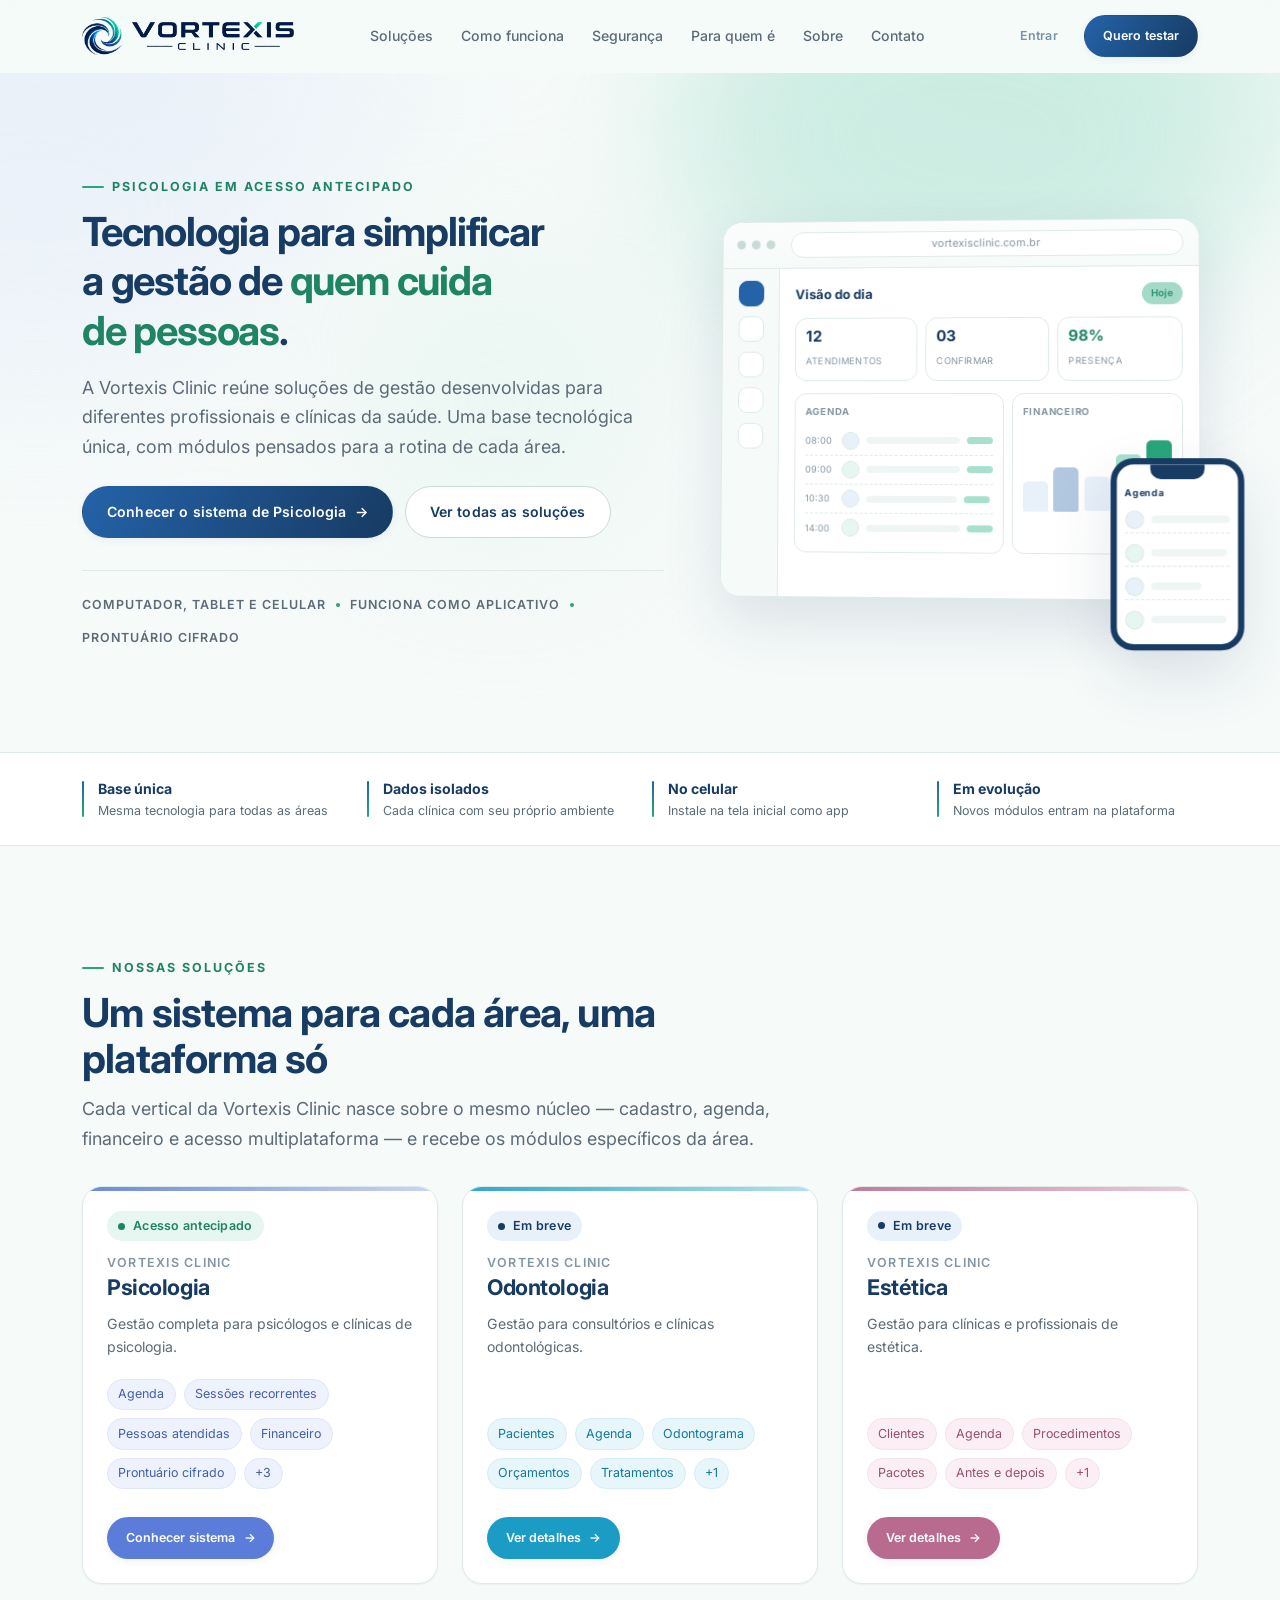
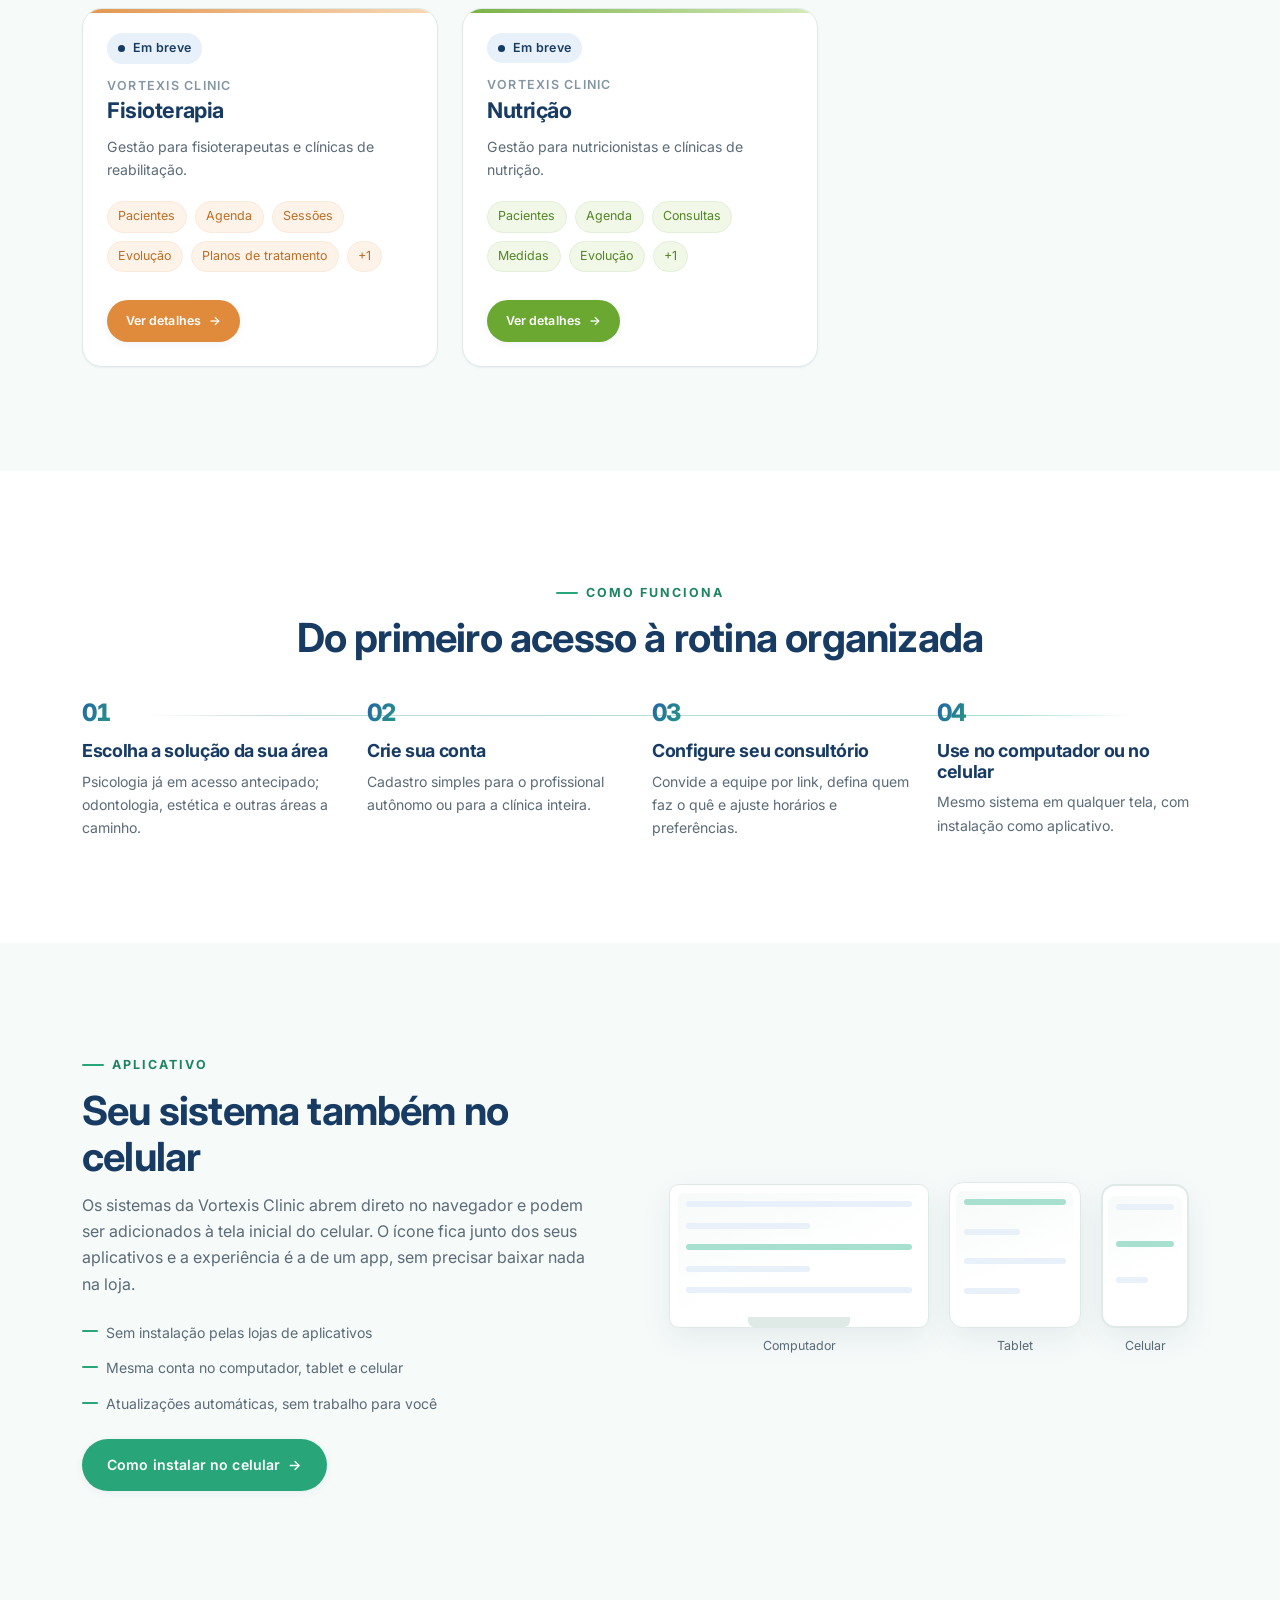
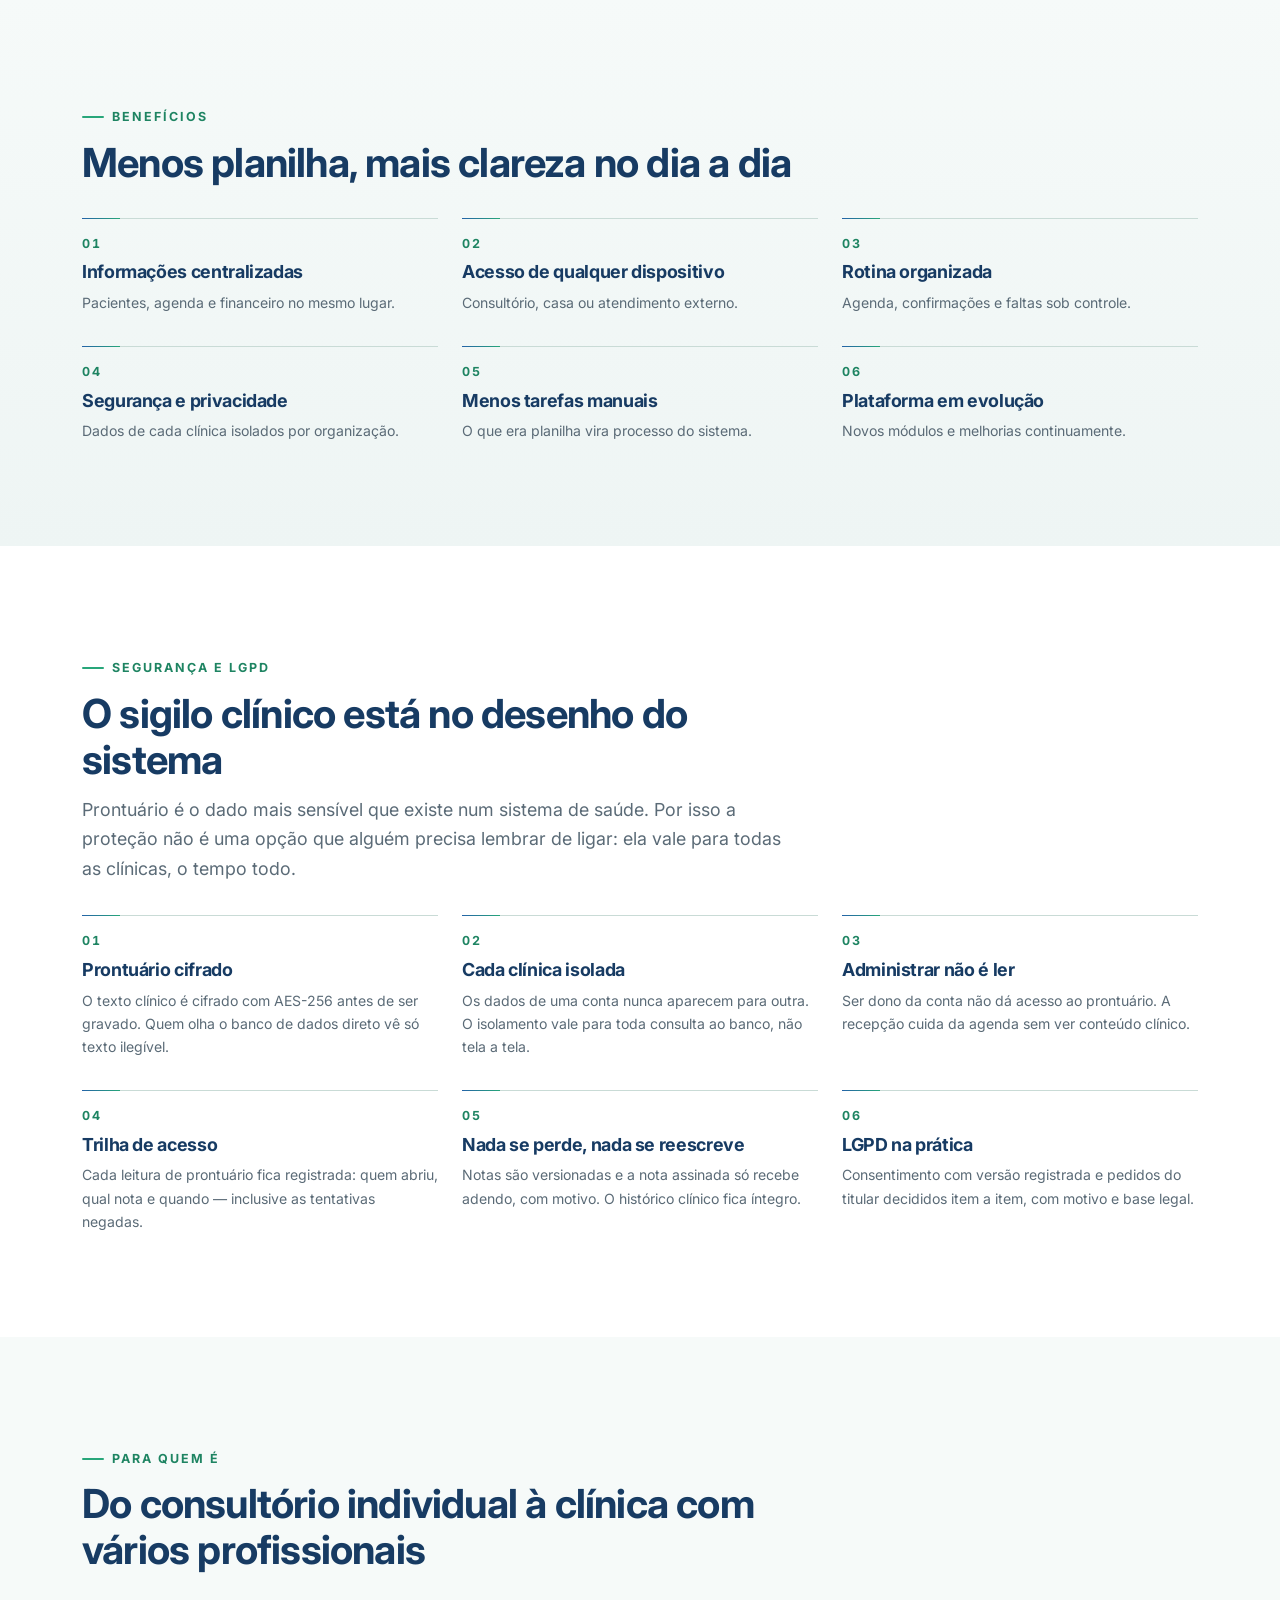
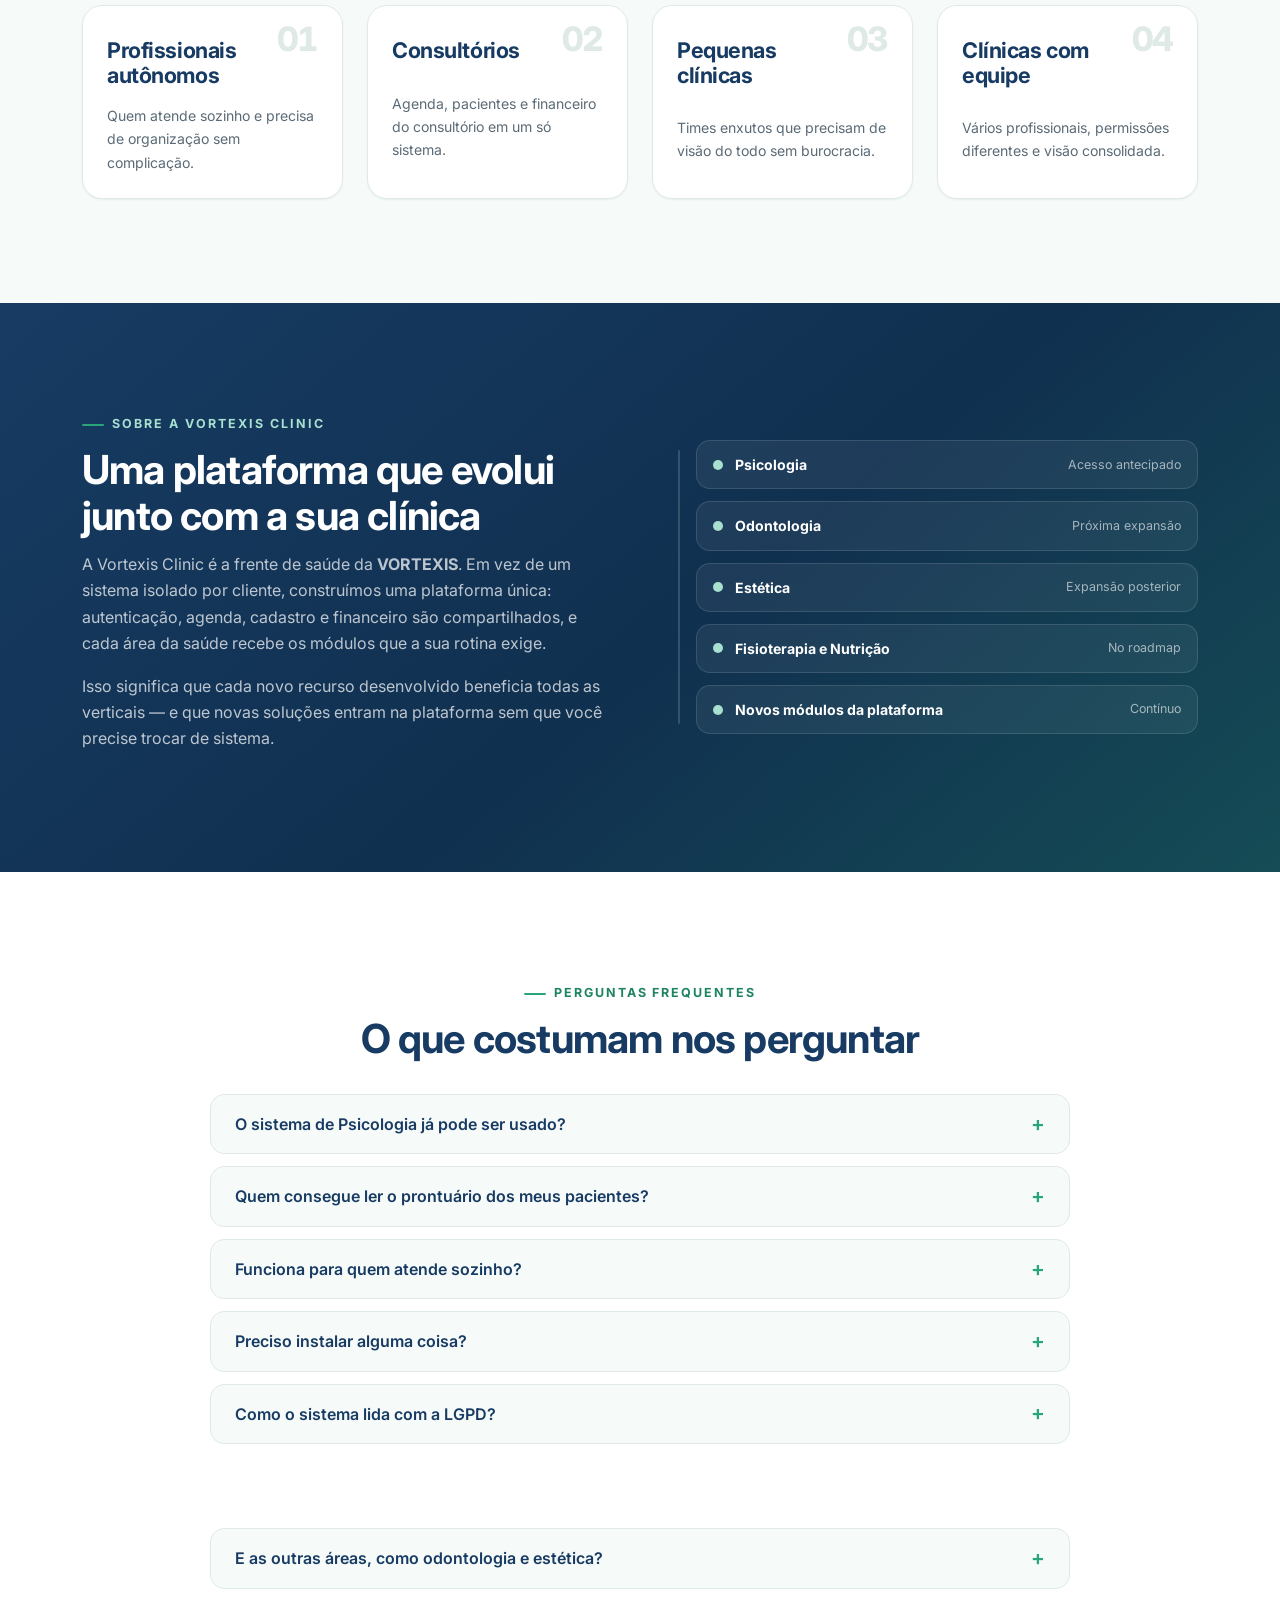
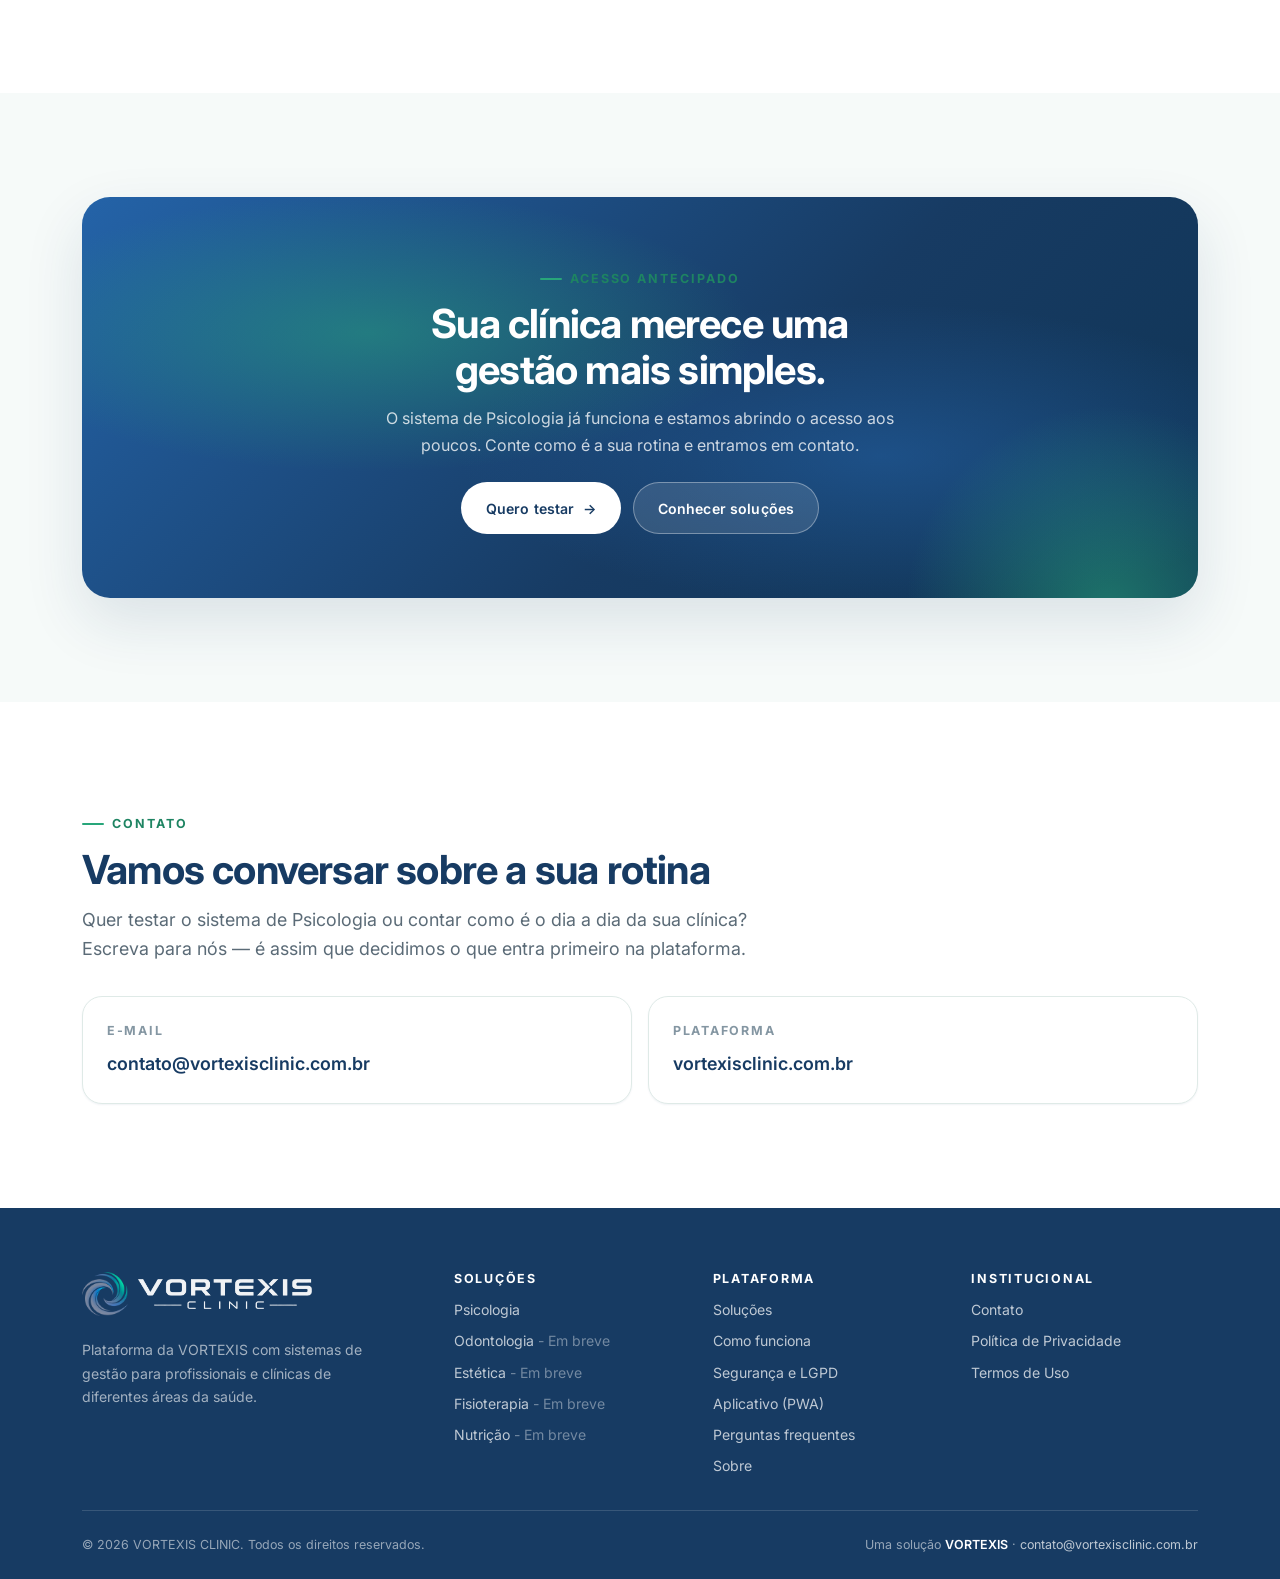
==== commit 7f85945e: "Site: Psicologia em acesso antecipado, segurança/LGPD e jurídico Conteúdo - Psicologia sai de "Em de" ====
--- a/Sitevortexisclinic/index.html
+++ b/Sitevortexisclinic/index.html
@@ -48,7 +48,7 @@
 
     <div class="container hero__inner">
       <div class="hero__content">
-        <span class="eyebrow" data-intro data-anim="up">Uma solução VORTEXIS</span>
+        <span class="eyebrow" data-intro data-anim="up">Psicologia em acesso antecipado</span>
 
         <h1 class="hero__title">
           <span class="line-mask" data-intro data-anim="mask"><span>Tecnologia para simplificar</span></span>
@@ -62,14 +62,14 @@
         </p>
 
         <div class="hero__actions" data-intro data-anim="up">
-          <a class="btn btn--primary btn--arrow" href="#solucoes">Conhecer soluções</a>
-          <a class="btn btn--outline" href="#como-funciona">Como funciona</a>
+          <a class="btn btn--primary btn--arrow" href="psicologia/index.html">Conhecer o sistema de Psicologia</a>
+          <a class="btn btn--outline" href="#solucoes">Ver todas as soluções</a>
         </div>
 
         <ul class="hero__meta" data-intro data-anim="up">
           <li>Computador, tablet e celular</li>
           <li>Funciona como aplicativo</li>
-          <li>Feito para crescer com a clínica</li>
+          <li>Prontuário cifrado</li>
         </ul>
       </div>
 
@@ -183,7 +183,7 @@
         <li class="step" data-anim="up">
           <span class="step__num">01</span>
           <h3 class="step__title">Escolha a solução da sua área</h3>
-          <p class="step__text">Psicologia, odontologia, estética e outras verticais em desenvolvimento.</p>
+          <p class="step__text">Psicologia já em acesso antecipado; odontologia, estética e outras áreas a caminho.</p>
         </li>
         <li class="step" data-anim="up">
           <span class="step__num">02</span>
@@ -193,7 +193,7 @@
         <li class="step" data-anim="up">
           <span class="step__num">03</span>
           <h3 class="step__title">Configure seu consultório</h3>
-          <p class="step__text">Profissionais, horários e preferências de atendimento do seu jeito.</p>
+          <p class="step__text">Convide a equipe por link, defina quem faz o quê e ajuste horários e preferências.</p>
         </li>
         <li class="step" data-anim="up">
           <span class="step__num">04</span>
@@ -305,6 +305,54 @@
     </div>
   </section>
 
+  <!-- ======================= SEGURANÇA E LGPD =======================
+       Cada item descreve algo que o sistema já faz hoje.
+       Não acrescente promessa que o código não cumpre. -->
+  <section class="section section--alt" id="seguranca">
+    <div class="container">
+      <div class="section__head">
+        <span class="eyebrow" data-anim="up">Segurança e LGPD</span>
+        <h2 data-anim="up">O sigilo clínico está no desenho do sistema</h2>
+        <p class="section__lead" data-anim="up">
+          Prontuário é o dado mais sensível que existe num sistema de saúde. Por isso a proteção não é uma
+          opção que alguém precisa lembrar de ligar: ela vale para todas as clínicas, o tempo todo.
+        </p>
+      </div>
+      <div class="grid grid--3 benefits">
+        <article class="benefit" data-anim="up">
+          <span class="num">01</span>
+          <h3>Prontuário cifrado</h3>
+          <p>O texto clínico é cifrado com AES-256 antes de ser gravado. Quem olha o banco de dados direto vê só texto ilegível.</p>
+        </article>
+        <article class="benefit" data-anim="up">
+          <span class="num">02</span>
+          <h3>Cada clínica isolada</h3>
+          <p>Os dados de uma conta nunca aparecem para outra. O isolamento vale para toda consulta ao banco, não tela a tela.</p>
+        </article>
+        <article class="benefit" data-anim="up">
+          <span class="num">03</span>
+          <h3>Administrar não é ler</h3>
+          <p>Ser dono da conta não dá acesso ao prontuário. A recepção cuida da agenda sem ver conteúdo clínico.</p>
+        </article>
+        <article class="benefit" data-anim="up">
+          <span class="num">04</span>
+          <h3>Trilha de acesso</h3>
+          <p>Cada leitura de prontuário fica registrada: quem abriu, qual nota e quando — inclusive as tentativas negadas.</p>
+        </article>
+        <article class="benefit" data-anim="up">
+          <span class="num">05</span>
+          <h3>Nada se perde, nada se reescreve</h3>
+          <p>Notas são versionadas e a nota assinada só recebe adendo, com motivo. O histórico clínico fica íntegro.</p>
+        </article>
+        <article class="benefit" data-anim="up">
+          <span class="num">06</span>
+          <h3>LGPD na prática</h3>
+          <p>Consentimento com versão registrada e pedidos do titular decididos item a item, com motivo e base legal.</p>
+        </article>
+      </div>
+    </div>
+  </section>
+
   <!-- ======================= PARA QUEM É ======================= -->
   <section class="section" id="para-quem">
     <div class="container">
@@ -357,16 +405,65 @@
     </div>
   </section>
 
+  <!-- ======================= PERGUNTAS FREQUENTES ======================= -->
+  <section class="section section--alt" id="perguntas">
+    <div class="container">
+      <div class="section__head section__head--center">
+        <span class="eyebrow" data-anim="up">Perguntas frequentes</span>
+        <h2 data-anim="up">O que costumam nos perguntar</h2>
+      </div>
+      <div class="faq">
+        <details class="faq__item" data-anim="up">
+          <summary>O sistema de Psicologia já pode ser usado?</summary>
+          <p>Sim, em acesso antecipado. Estamos abrindo aos poucos, acompanhando cada consultório de perto.
+          Escreva para nós contando como é a sua rotina e entramos em contato.</p>
+        </details>
+        <details class="faq__item" data-anim="up">
+          <summary>Quem consegue ler o prontuário dos meus pacientes?</summary>
+          <p>Só quem atende. O texto é cifrado antes de ser gravado, cada leitura fica registrada e nem o
+          dono da conta lê prontuário sem uma permissão clínica explícita. A recepção cuida da agenda e
+          do financeiro sem ver conteúdo clínico.</p>
+        </details>
+        <details class="faq__item" data-anim="up">
+          <summary>Funciona para quem atende sozinho?</summary>
+          <p>Funciona. O mesmo sistema serve o consultório de uma pessoa só e a clínica com equipe: você
+          convida profissionais e recepção quando precisar, cada um com seu papel.</p>
+        </details>
+        <details class="faq__item" data-anim="up">
+          <summary>Preciso instalar alguma coisa?</summary>
+          <p>Não. O sistema abre no navegador do computador, do tablet ou do celular, e pode ser adicionado
+          à tela inicial como um aplicativo. Dado clínico não fica guardado no aparelho.</p>
+        </details>
+        <details class="faq__item" data-anim="up">
+          <summary>Como o sistema lida com a LGPD?</summary>
+          <p>O consentimento é registrado com a versão do texto aceito. Pedidos do titular — acesso,
+          correção, anonimização — são decididos item a item, com motivo e base legal, e a anonimização
+          é feita pelo próprio sistema.</p>
+        </details>
+        <details class="faq__item" data-anim="up">
+          <summary>Quanto custa?</summary>
+          <p>Os planos ainda estão sendo definidos junto com quem participa do acesso antecipado. Fale com a
+          gente para conhecer as condições.</p>
+        </details>
+        <details class="faq__item" data-anim="up">
+          <summary>E as outras áreas, como odontologia e estética?</summary>
+          <p>Estão no roadmap e usam a mesma base do sistema de Psicologia. Se você é da área, fale com a
+          gente: isso nos ajuda a priorizar o que vem primeiro.</p>
+        </details>
+      </div>
+    </div>
+  </section>
+
   <!-- ======================= CTA FINAL ======================= -->
   <section class="cta-final">
     <div class="container">
       <div class="cta-card" data-anim="scale">
-        <span class="eyebrow">Vortexis Clinic</span>
+        <span class="eyebrow">Acesso antecipado</span>
         <h2>Sua clínica merece uma gestão mais simples.</h2>
-        <p>Conheça as soluções em desenvolvimento e acompanhe de perto o lançamento de cada uma delas.</p>
+        <p>O sistema de Psicologia já funciona e estamos abrindo o acesso aos poucos. Conte como é a sua rotina e entramos em contato.</p>
         <div class="cta-card__actions">
-          <a class="btn btn--light btn--arrow" href="#solucoes">Conhecer soluções</a>
-          <a class="btn btn--on-dark" href="#contato">Falar com a Vortexis</a>
+          <a class="btn btn--light btn--arrow" data-contact="early-access" href="#contato">Quero testar</a>
+          <a class="btn btn--on-dark" href="#solucoes">Conhecer soluções</a>
         </div>
       </div>
     </div>
@@ -379,8 +476,8 @@
         <span class="eyebrow" data-anim="up">Contato</span>
         <h2 data-anim="up">Vamos conversar sobre a sua rotina</h2>
         <p class="section__lead" data-anim="up">
-          Conte como é o dia a dia do seu consultório ou da sua clínica. Assim conseguimos priorizar o
-          que realmente faz diferença nos sistemas da plataforma.
+          Quer testar o sistema de Psicologia ou contar como é o dia a dia da sua clínica? Escreva para
+          nós — é assim que decidimos o que entra primeiro na plataforma.
         </p>
       </div>
       <div class="contact-grid">
--- a/Sitevortexisclinic/assets/css/layout.css
+++ b/Sitevortexisclinic/assets/css/layout.css
@@ -27,6 +27,7 @@
 
 .nav { display: flex; align-items: center; gap: var(--sp-1); }
 .nav__link {
+  white-space: nowrap;
   padding: 0.5rem 0.75rem;
   border-radius: var(--r-sm);
   font-size: var(--fs-sm);
@@ -70,7 +71,7 @@
 .nav-toggle[aria-expanded="true"] span::before { top: 0; transform: rotate(45deg); }
 .nav-toggle[aria-expanded="true"] span::after { top: 0; transform: rotate(-45deg); }
 
-@media (max-width: 960px) {
+@media (max-width: 1100px) {
   .nav-toggle { display: grid; }
   .header__desktop { display: none; }
 
@@ -95,7 +96,7 @@
   .mobile-nav__actions { display: grid; gap: var(--sp-3); margin-top: var(--sp-4); }
 }
 
-@media (min-width: 961px) {
+@media (min-width: 1101px) {
   .mobile-nav { display: none; }
 }
 
--- a/Sitevortexisclinic/assets/css/sections.css
+++ b/Sitevortexisclinic/assets/css/sections.css
@@ -327,6 +327,36 @@
 .cta-card p { color: rgba(255, 255, 255, 0.78); max-width: 56ch; margin-inline: auto; }
 .cta-card__actions { display: flex; flex-wrap: wrap; gap: var(--sp-3); justify-content: center; margin-top: var(--sp-5); }
 
+/* ---------------- Perguntas frequentes ----------------
+   <details> nativo: abre e fecha sem JS e funciona no teclado. */
+.faq { max-width: var(--container-narrow); margin-inline: auto; display: grid; gap: var(--sp-3); }
+.faq__item {
+  background: var(--vc-bg);
+  border: 1px solid var(--vc-border);
+  border-radius: var(--r-md);
+  transition: border-color var(--t-fast);
+}
+.faq__item[open] { border-color: var(--vc-border-strong); }
+.faq__item summary {
+  display: flex; align-items: center; justify-content: space-between; gap: var(--sp-4);
+  padding: var(--sp-4) var(--sp-5);
+  font-weight: 600;
+  color: var(--vc-blue-dark);
+  cursor: pointer;
+  list-style: none;
+}
+.faq__item summary::-webkit-details-marker { display: none; }
+.faq__item summary::after {
+  content: "+";
+  flex: none;
+  font-size: 1.3rem; line-height: 1;
+  color: var(--accent);
+  transition: transform 320ms var(--ease-out);
+}
+.faq__item[open] summary::after { transform: rotate(45deg); }
+.faq__item summary:focus-visible { outline: 2px solid var(--vc-blue); outline-offset: 2px; border-radius: var(--r-md); }
+.faq__item p { padding: 0 var(--sp-5) var(--sp-4); margin: 0; font-size: var(--fs-sm); color: var(--vc-text-muted); }
+
 /* ---------------- Contato ---------------- */
 .contact-grid { display: grid; grid-template-columns: repeat(auto-fit, minmax(240px, 1fr)); gap: var(--sp-4); }
 .contact-card { display: grid; gap: var(--sp-2); }
